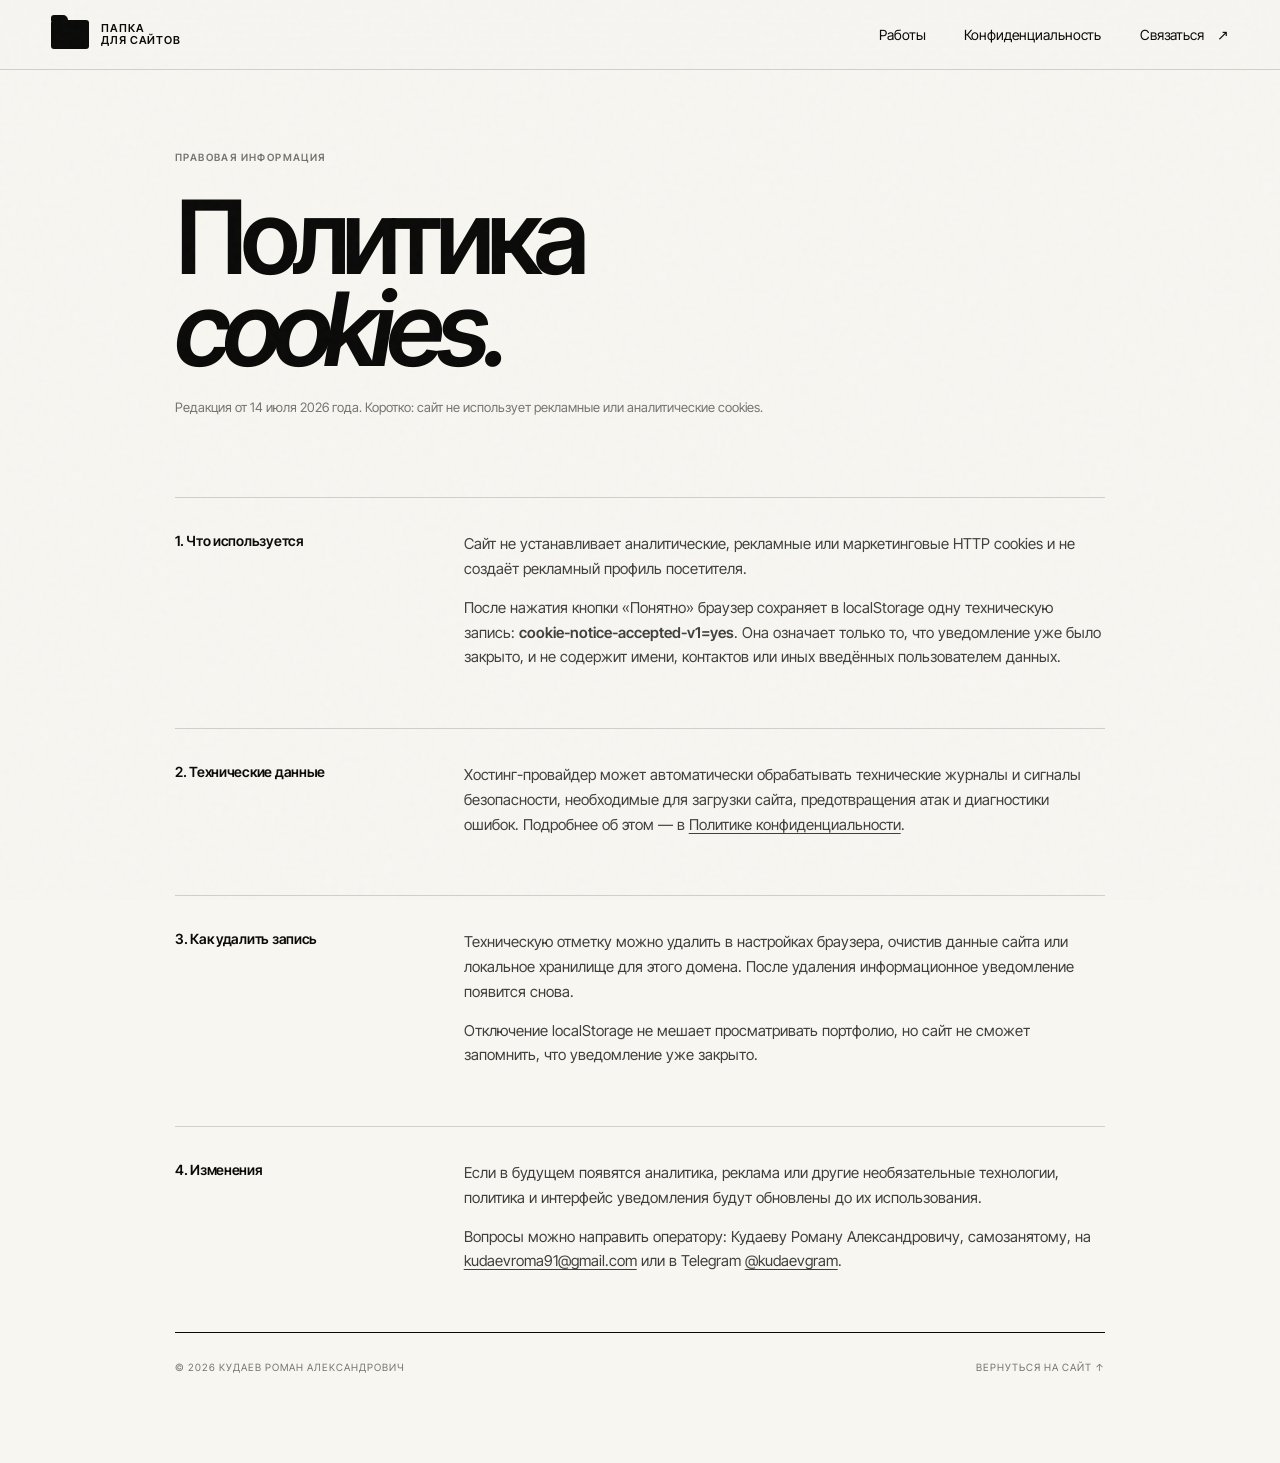
==== cookies.html @ e89c7980 "Add Telegram contact and legal policies" ====
<!doctype html>
<html lang="ru">
<head>
  <meta charset="UTF-8">
  <meta name="viewport" content="width=device-width, initial-scale=1.0">
  <meta name="description" content="Политика использования cookies сайта «Папка для сайтов».">
  <meta name="theme-color" content="#f7f6f1">
  <title>Политика cookies — Папка для сайтов</title>
  <link rel="stylesheet" href="styles.css">
</head>
<body class="legal-page">
  <div class="grain" aria-hidden="true"></div>
  <header class="site-header">
    <a class="brand" href="index.html" aria-label="Вернуться на главную">
      <span class="brand-mark" aria-hidden="true"></span>
      <span>Папка<br>для сайтов</span>
    </a>
    <nav aria-label="Навигация">
      <a href="index.html#works">Работы</a>
      <a href="privacy.html">Конфиденциальность</a>
      <a class="header-contact" href="https://t.me/kudaevgram" target="_blank" rel="noopener noreferrer">Связаться <span>↗</span></a>
    </nav>
  </header>

  <main class="legal-main">
    <div class="legal-wrap">
      <span class="legal-kicker">Правовая информация</span>
      <h1>Политика<br><em>cookies.</em></h1>
      <p class="legal-meta">Редакция от 14 июля 2026 года. Коротко: сайт не использует рекламные или аналитические cookies.</p>

      <section class="legal-section">
        <h2>1. Что используется</h2>
        <div>
          <p>Сайт не устанавливает аналитические, рекламные или маркетинговые HTTP cookies и не создаёт рекламный профиль посетителя.</p>
          <p>После нажатия кнопки «Понятно» браузер сохраняет в localStorage одну техническую запись: <strong>cookie-notice-accepted-v1=yes</strong>. Она означает только то, что уведомление уже было закрыто, и не содержит имени, контактов или иных введённых пользователем данных.</p>
        </div>
      </section>

      <section class="legal-section">
        <h2>2. Технические данные</h2>
        <div>
          <p>Хостинг-провайдер может автоматически обрабатывать технические журналы и сигналы безопасности, необходимые для загрузки сайта, предотвращения атак и диагностики ошибок. Подробнее об этом — в <a href="privacy.html">Политике конфиденциальности</a>.</p>
        </div>
      </section>

      <section class="legal-section">
        <h2>3. Как удалить запись</h2>
        <div>
          <p>Техническую отметку можно удалить в настройках браузера, очистив данные сайта или локальное хранилище для этого домена. После удаления информационное уведомление появится снова.</p>
          <p>Отключение localStorage не мешает просматривать портфолио, но сайт не сможет запомнить, что уведомление уже закрыто.</p>
        </div>
      </section>

      <section class="legal-section">
        <h2>4. Изменения</h2>
        <div>
          <p>Если в будущем появятся аналитика, реклама или другие необязательные технологии, политика и интерфейс уведомления будут обновлены до их использования.</p>
          <p>Вопросы можно направить оператору: Кудаеву Роману Александровичу, самозанятому, на <a href="mailto:kudaevroma91@gmail.com">kudaevroma91@gmail.com</a> или в Telegram <a href="https://t.me/kudaevgram" target="_blank" rel="noopener noreferrer">@kudaevgram</a>.</p>
        </div>
      </section>

      <footer class="legal-footer">
        <span>© 2026 Кудаев Роман Александрович</span>
        <a href="index.html">Вернуться на сайт ↑</a>
      </footer>
    </div>
  </main>
</body>
</html>
---- styles.css ----
@font-face {
  font-family: "Inter Tight";
  src: url("fonts/inter-tight-cyrillic.woff2") format("woff2");
  font-style: normal;
  font-weight: 400 600;
  font-display: swap;
  unicode-range: U+0301, U+0400-045F, U+0490-0491, U+04B0-04B1, U+2116;
}

@font-face {
  font-family: "Inter Tight";
  src: url("fonts/inter-tight-latin.woff2") format("woff2");
  font-style: normal;
  font-weight: 400 600;
  font-display: swap;
  unicode-range: U+0000-00FF, U+0131, U+0152-0153, U+02BB-02BC, U+02C6, U+02DA, U+02DC, U+0304, U+0308, U+0329, U+2000-206F, U+20AC, U+2122, U+2191, U+2193, U+2212, U+2215, U+FEFF, U+FFFD;
}

@font-face {
  font-family: "Inter Tight";
  src: url("fonts/inter-tight-italic-cyrillic.woff2") format("woff2");
  font-style: italic;
  font-weight: 400 600;
  font-display: swap;
  unicode-range: U+0301, U+0400-045F, U+0490-0491, U+04B0-04B1, U+2116;
}

@font-face {
  font-family: "Inter Tight";
  src: url("fonts/inter-tight-italic-latin.woff2") format("woff2");
  font-style: italic;
  font-weight: 400 600;
  font-display: swap;
  unicode-range: U+0000-00FF, U+0131, U+0152-0153, U+02BB-02BC, U+02C6, U+02DA, U+02DC, U+0304, U+0308, U+0329, U+2000-206F, U+20AC, U+2122, U+2191, U+2193, U+2212, U+2215, U+FEFF, U+FFFD;
}

:root {
  --paper: #eeede7;
  --paper-bright: #f7f6f1;
  --ink: #0a0a09;
  --gray: #747570;
  --line: rgba(10, 10, 9, .16);
  --accent: #59656f;
  --pad: clamp(20px, 4vw, 64px);
}

* { box-sizing: border-box; }

html { scroll-behavior: smooth; }

body {
  margin: 0;
  color: var(--ink);
  background: var(--paper);
  font-family: "Inter Tight", Inter, -apple-system, BlinkMacSystemFont, "Helvetica Neue", Arial, sans-serif;
  overflow-x: hidden;
}

body.is-loading { cursor: progress; }

a { color: inherit; text-decoration: none; }
button { color: inherit; font: inherit; }
img { display: block; max-width: 100%; }

.wrap {
  width: min(1440px, calc(100% - var(--pad) * 2));
  margin-inline: auto;
}

.grain {
  position: fixed;
  inset: 0;
  z-index: 80;
  pointer-events: none;
  opacity: .04;
  background-image: url("data:image/svg+xml,%3Csvg viewBox='0 0 180 180' xmlns='http://www.w3.org/2000/svg'%3E%3Cfilter id='n'%3E%3CfeTurbulence type='fractalNoise' baseFrequency='.78' numOctaves='4' stitchTiles='stitch'/%3E%3C/filter%3E%3Crect width='100%25' height='100%25' filter='url(%23n)' opacity='.7'/%3E%3C/svg%3E");
}

.cursor-dot {
  position: fixed;
  left: 0;
  top: 0;
  width: 11px;
  height: 11px;
  z-index: 90;
  border-radius: 50%;
  background: #fff;
  mix-blend-mode: difference;
  pointer-events: none;
  transform: translate(-50%, -50%);
  transition: width .25s ease, height .25s ease;
}

.cursor-dot.is-active { width: 44px; height: 44px; }

.site-header {
  position: fixed;
  z-index: 60;
  top: 0;
  left: 0;
  width: 100%;
  height: 70px;
  padding: 0 var(--pad);
  display: flex;
  align-items: center;
  justify-content: space-between;
  border-bottom: 1px solid transparent;
  transition: height .35s ease, background .35s ease, border-color .35s ease, color .35s ease;
}

.site-header.is-compact {
  height: 70px;
  background: rgba(238, 237, 231, .86);
  border-color: var(--line);
  backdrop-filter: blur(16px);
}

.site-header.is-dark { color: var(--paper-bright); }

.brand {
  display: flex;
  align-items: center;
  gap: 12px;
  font-size: 11px;
  line-height: 1.05;
  font-weight: 700;
  text-transform: uppercase;
  letter-spacing: .08em;
}

.brand-mark {
  width: 38px;
  height: 29px;
  position: relative;
  border-radius: 3px;
  background: currentColor;
}

.brand-mark::before {
  content: "";
  position: absolute;
  width: 17px;
  height: 6px;
  left: 0;
  top: -5px;
  border-radius: 3px 5px 0 0;
  background: currentColor;
}

.site-header nav { display: flex; align-items: center; gap: clamp(20px, 3vw, 48px); }
.site-header nav a { font-size: 14px; font-weight: 400; text-transform: none; letter-spacing: 0; }
.site-header nav a:not(.header-contact) { transition: opacity .2s; }
.site-header nav a:not(.header-contact):hover { opacity: .48; }

.header-contact {
  padding: 0;
  border-bottom: 0;
}
.header-contact span { display: inline-block; margin-left: 10px; transition: transform .2s; }
.header-contact:hover span { transform: translate(4px, -4px); }

.archive { height: 300vh; position: relative; }

.archive-stage {
  position: sticky;
  top: 0;
  width: 100%;
  height: 100vh;
  min-height: 620px;
  overflow: hidden;
  background: var(--paper);
}

.stage-grid {
  display: none;
}

.archive-intro {
  position: absolute;
  z-index: 4;
  left: var(--pad);
  top: 49%;
  width: min(780px, calc(100% - var(--pad) * 2));
  pointer-events: none;
  will-change: transform, opacity;
}

.eyebrow {
  margin: 0;
  display: flex;
  align-items: center;
  gap: 10px;
  font-size: 11px;
  font-weight: 700;
  text-transform: uppercase;
  letter-spacing: .15em;
}

.eyebrow span {
  width: 7px;
  height: 7px;
  border-radius: 50%;
  background: var(--accent);
  box-shadow: 0 0 0 5px rgba(89, 101, 111, .13);
}

.archive-intro h1 {
  margin: 0 0 7px;
  max-width: 290px;
  font-size: 28px;
  line-height: 1.2;
  letter-spacing: -.005em;
  font-weight: 500;
}

.intro-note {
  margin: 0;
  padding: 0;
  max-width: 270px;
  border: 0;
  color: #51524f;
  font-size: 17px;
  line-height: 1.45;
  letter-spacing: -.003em;
}

.video-shell {
  position: absolute;
  z-index: 1;
  inset: 0;
  width: 100%;
  height: 100%;
  transform: none;
}

.folder-video {
  position: relative;
  z-index: 2;
  width: 100%;
  height: 100%;
  object-fit: cover;
  display: block;
  mix-blend-mode: normal;
}

.video-glow { display: none; }

.archive-open {
  position: absolute;
  z-index: 5;
  left: var(--pad);
  top: 49%;
  bottom: auto;
  opacity: 0;
  transform: translateY(30px);
  pointer-events: none;
  will-change: opacity, transform;
}

.open-index {
  display: block;
  margin-bottom: 7px;
  color: var(--gray);
  font-size: 10px;
  text-transform: uppercase;
  letter-spacing: .14em;
}

.archive-open p {
  margin: 0 0 9px;
  font-size: 28px;
  line-height: 1.2;
  font-weight: 500;
  letter-spacing: -.005em;
}

.archive-open a {
  display: inline-flex;
  align-items: center;
  gap: 16px;
  padding-bottom: 4px;
  border-bottom: 1px solid;
  font-size: 17px;
  font-weight: 400;
  text-transform: none;
  letter-spacing: -.003em;
  pointer-events: auto;
}

.archive-open a span { font-size: 20px; }

.scroll-hint {
  position: absolute;
  z-index: 6;
  left: 50%;
  bottom: 11%;
  display: block;
  transform: translateX(-50%);
  font-size: 10px;
  font-weight: 400;
  letter-spacing: .18em;
  text-transform: uppercase;
  will-change: opacity;
}

.scroll-meter {
  display: none;
}

.scroll-meter div { width: 1px; height: 150px; background: var(--line); position: relative; }
.scroll-meter i { position: absolute; inset: 0; background: var(--ink); transform: scaleY(0); transform-origin: top; }

.works {
  position: relative;
  z-index: 2;
  padding: 120px 0 180px;
  background: var(--paper-bright);
  border-top: 1px solid var(--line);
}

.section-top {
  display: grid;
  grid-template-columns: 1fr 2.1fr 1fr;
  align-items: end;
  gap: 30px;
  padding-bottom: 68px;
  border-bottom: 1px solid var(--line);
}

.section-top > span,
.manifesto-label {
  align-self: start;
  font-size: 10px;
  font-weight: 700;
  text-transform: uppercase;
  letter-spacing: .14em;
}

.section-top h2 {
  margin: 0;
  font-size: clamp(50px, 6.2vw, 96px);
  font-weight: 500;
  line-height: .94;
  letter-spacing: -.07em;
}

.section-top h2 em,
.manifesto-copy em,
.contact h2 em {
  font-family: inherit;
  font-style: italic;
  font-weight: 400;
}

.section-top > p {
  margin: 0;
  max-width: 280px;
  color: var(--gray);
  font-size: 13px;
  line-height: 1.55;
}

.case-list { padding-top: 100px; }
.case { margin-bottom: 180px; }
.case:last-child { margin-bottom: 0; }

.case-meta {
  display: grid;
  grid-template-columns: 1fr 2fr 1fr;
  align-items: center;
  margin-bottom: 14px;
  font-size: 10px;
  font-weight: 600;
  text-transform: uppercase;
  letter-spacing: .12em;
}

.case-meta p { margin: 0; text-align: center; }
.case-meta span:last-child { text-align: right; }

.case-visual {
  position: relative;
  display: block;
  height: min(70vw, 860px);
  overflow: hidden;
  background: #d7d7d3;
}

.case-visual::after {
  content: "";
  position: absolute;
  inset: 0;
  border: 1px solid rgba(10, 10, 9, .13);
  pointer-events: none;
}

.case-visual img {
  width: 100%;
  height: 100%;
  object-fit: cover;
  object-position: top;
  transition: transform 1.1s cubic-bezier(.16, 1, .3, 1), filter .5s ease;
}

.case-visual:hover img { transform: scale(1.025); }

.case-arrow {
  position: absolute;
  z-index: 3;
  right: 24px;
  top: 24px;
  width: 62px;
  height: 62px;
  display: grid;
  place-items: center;
  border-radius: 50%;
  background: var(--paper-bright);
  font-size: 24px;
  transition: transform .3s ease, background .3s ease, color .3s ease;
}

.case-visual:hover .case-arrow { transform: rotate(45deg); background: var(--ink); color: #fff; }

.case-title {
  display: grid;
  grid-template-columns: 2fr 1fr;
  gap: 40px;
  align-items: end;
  padding-top: 24px;
}

.case-title h3 {
  margin: 0;
  font-size: clamp(52px, 7vw, 108px);
  line-height: .79;
  letter-spacing: -.075em;
  font-weight: 600;
}

.case-title p {
  margin: 0;
  max-width: 360px;
  color: var(--gray);
  font-size: 14px;
  line-height: 1.55;
}

.case-timurik { width: 86%; margin-left: auto; }
.manifesto {
  padding: 130px 0 160px;
  color: #f2f1ec;
  background: #0b0c0b;
}

.manifesto-label { color: #90928d; }

.manifesto-copy {
  margin: 80px 0 130px;
  font-size: clamp(48px, 7.2vw, 112px);
  line-height: .94;
  letter-spacing: -.065em;
  font-weight: 500;
}

.manifesto-copy em { color: #9ba5ad; }

.about-grid {
  display: grid;
  grid-template-columns: 1fr 2fr;
  gap: 10vw;
  align-items: start;
}

.about-lead { position: sticky; top: 120px; }
.about-lead span { color: #868883; font-size: 10px; text-transform: uppercase; letter-spacing: .14em; }
.about-lead p { max-width: 350px; font-size: 18px; line-height: 1.55; }

.service {
  position: relative;
  display: grid;
  grid-template-columns: 55px 1fr;
  gap: 10px 20px;
  padding: 30px 70px 34px 0;
  border-top: 1px solid rgba(255, 255, 255, .19);
}

.service:last-child { border-bottom: 1px solid rgba(255, 255, 255, .19); }
.service > span { padding-top: 8px; color: #858783; font-size: 10px; }
.service h3 { margin: 0; font-size: clamp(34px, 4vw, 60px); letter-spacing: -.055em; font-weight: 500; }
.service p { grid-column: 2; max-width: 430px; margin: 2px 0 0; color: #979994; font-size: 13px; line-height: 1.55; }
.service i { position: absolute; right: 4px; top: 34px; font-size: 22px; font-style: normal; transition: transform .25s; }
.service:hover i { transform: translate(5px, -5px); }

.contact {
  position: relative;
  min-height: 100vh;
  overflow: hidden;
  padding-top: 130px;
  color: var(--ink);
  background: var(--paper);
}

.contact-orbit {
  position: absolute;
  width: 76vw;
  aspect-ratio: 1;
  right: -28vw;
  top: -32vw;
  border: 1px solid var(--line);
  border-radius: 50%;
  box-shadow: 0 0 0 8vw rgba(10, 10, 9, .015), 0 0 0 16vw rgba(10, 10, 9, .015);
}

.contact-inner { position: relative; z-index: 2; min-height: calc(100vh - 130px); display: flex; flex-direction: column; }

.contact h2 {
  margin: 15vh 0 70px;
  font-size: clamp(62px, 10.5vw, 168px);
  line-height: .8;
  letter-spacing: -.085em;
  font-weight: 600;
}

.contact h2 em { font-size: .72em; }

.contact-panel {
  display: grid;
  grid-template-columns: minmax(240px, .8fr) minmax(420px, 1.45fr);
  align-items: stretch;
  gap: clamp(28px, 5vw, 90px);
  padding: 30px 0;
  border-top: 1px solid var(--ink);
  border-bottom: 1px solid var(--line);
}

.contact-copy span {
  color: var(--gray);
  font-size: 9px;
  font-weight: 700;
  text-transform: uppercase;
  letter-spacing: .14em;
}

.contact-copy p {
  max-width: 360px;
  margin: 22px 0 0;
  font-size: clamp(18px, 1.7vw, 25px);
  line-height: 1.35;
  letter-spacing: -.03em;
}

.telegram-cta {
  position: relative;
  display: flex;
  align-items: center;
  justify-content: space-between;
  gap: 25px;
  min-height: 116px;
  padding: 16px 16px 16px clamp(22px, 3vw, 42px);
  border: 1px solid var(--ink);
  background: var(--ink);
  color: var(--paper-bright);
  transition: background .3s ease, color .3s ease;
}

.telegram-cta > span {
  font-size: 11px;
  font-weight: 600;
  text-transform: uppercase;
  letter-spacing: .1em;
}

.telegram-cta strong {
  font-size: clamp(24px, 2.3vw, 38px);
  font-weight: 500;
  letter-spacing: -.04em;
}

.telegram-cta i {
  flex: 0 0 auto;
  width: 70px;
  height: 70px;
  display: grid;
  place-items: center;
  border: 1px solid;
  border-radius: 50%;
  font-size: 22px;
  font-style: normal;
  transition: transform .35s;
}

.telegram-cta:hover { background: transparent; color: var(--ink); }
.telegram-cta:hover i { transform: rotate(45deg); }

.operator-note {
  display: flex;
  justify-content: space-between;
  gap: 24px;
  padding-top: 18px;
  color: var(--gray);
  font-size: 10px;
  text-transform: uppercase;
  letter-spacing: .1em;
}

.operator-note a { text-transform: none; }
.operator-note a:hover { color: var(--ink); }

.footer {
  margin-top: 80px;
  padding: 24px 0 30px;
  display: flex;
  justify-content: space-between;
  align-items: center;
  color: #62635f;
  font-size: 10px;
  text-transform: uppercase;
  letter-spacing: .12em;
}

.footer div { display: flex; gap: 30px; }
.footer a:hover { color: var(--ink); }
.footer button { padding: 0; border: 0; background: transparent; cursor: pointer; text-transform: inherit; letter-spacing: inherit; }

.cookie-notice {
  position: fixed;
  z-index: 120;
  right: 20px;
  bottom: 20px;
  width: min(510px, calc(100vw - 40px));
  padding: 18px;
  display: flex;
  align-items: center;
  gap: 22px;
  border: 1px solid rgba(255, 255, 255, .2);
  background: rgba(10, 10, 9, .96);
  color: #fff;
  box-shadow: 0 18px 55px rgba(0, 0, 0, .2);
  opacity: 0;
  transform: translateY(18px);
  transition: opacity .35s ease, transform .35s ease;
}

.cookie-notice[hidden] { display: none; }
.cookie-notice.is-visible { opacity: 1; transform: none; }
.cookie-notice p { margin: 0; font-size: 12px; line-height: 1.45; }
.cookie-notice a { text-decoration: underline; text-underline-offset: 3px; }
.cookie-notice button { flex: 0 0 auto; padding: 12px 17px; border: 1px solid #fff; background: #fff; color: #0a0a09; font-size: 10px; font-weight: 700; text-transform: uppercase; letter-spacing: .08em; cursor: pointer; }

.legal-page { background: var(--paper-bright); }
.legal-page .site-header { background: rgba(247, 246, 241, .9); border-color: var(--line); backdrop-filter: blur(16px); }
.legal-main { min-height: 100vh; padding: 145px var(--pad) 90px; }
.legal-wrap { width: min(930px, 100%); margin-inline: auto; }
.legal-kicker { color: var(--gray); font-size: 10px; font-weight: 600; text-transform: uppercase; letter-spacing: .14em; }
.legal-main h1 { max-width: 850px; margin: 26px 0 22px; font-size: clamp(52px, 8vw, 118px); line-height: .9; letter-spacing: -.07em; font-weight: 600; }
.legal-meta { margin: 0 0 80px; color: var(--gray); font-size: 13px; line-height: 1.55; }
.legal-section { display: grid; grid-template-columns: minmax(150px, .38fr) 1fr; gap: 45px; padding: 34px 0 44px; border-top: 1px solid var(--line); }
.legal-section h2 { margin: 0; font-size: 14px; font-weight: 600; letter-spacing: -.02em; }
.legal-section div { max-width: 640px; }
.legal-section p, .legal-section li { margin: 0 0 14px; color: #3f403d; font-size: 15px; line-height: 1.65; }
.legal-section ul { margin: 0; padding-left: 18px; }
.legal-section a { text-decoration: underline; text-underline-offset: 3px; }
.legal-footer { display: flex; justify-content: space-between; gap: 30px; padding-top: 28px; border-top: 1px solid var(--ink); color: var(--gray); font-size: 10px; text-transform: uppercase; letter-spacing: .1em; }

.reveal {
  opacity: 0;
  transform: translateY(45px);
  transition: opacity .9s ease, transform .9s cubic-bezier(.16, 1, .3, 1);
}
.reveal.is-visible { opacity: 1; transform: none; }

@keyframes hint {
  0%, 100% { transform: scaleY(.2); opacity: .35; }
  50% { transform: scaleY(1); opacity: 1; }
}

@media (max-width: 900px) {
  .site-header { height: 70px; }
  .site-header nav a:not(.header-contact) { display: none; }
  .header-contact { font-size: 10px !important; }
  .archive { height: 280vh; }
  .archive-stage { min-height: 560px; }
  .archive-stage { background: #fff; }
  .archive-intro { top: 28%; width: calc(100% - var(--pad) * 2); }
  .archive-intro h1 { font-size: 26px; }
  .intro-note { max-width: 330px; font-size: 16px; }
  .video-shell { inset: 0; width: 100%; height: 100%; transform: none; }
  .folder-video { object-fit: contain; filter: brightness(1.035) contrast(1.02); }
  .scroll-meter { display: none; }
  .archive-open { top: 28%; }
  .section-top { grid-template-columns: 1fr; }
  .section-top h2 { margin: 28px 0; }
  .section-top > p { max-width: 420px; }
  .case-list { padding-top: 65px; }
  .case, .case-timurik { width: 100%; margin-bottom: 110px; }
  .case-visual { height: 68vw; min-height: 320px; }
  .case-title { grid-template-columns: 1fr; gap: 24px; }
  .case-title h3 { font-size: clamp(48px, 13vw, 80px); }
  .about-grid { grid-template-columns: 1fr; }
  .about-lead { position: static; margin-bottom: 50px; }
  .manifesto-copy { margin: 60px 0 100px; }
  .contact-panel { grid-template-columns: 1fr; }
}

@media (max-width: 600px) {
  .brand span:last-child { display: none; }
  .brand-mark { width: 34px; height: 26px; }
  .archive-intro h1 { line-height: 1.2; }
  .video-shell { inset: 0; width: 100%; height: 100%; }
  .archive-open p { font-size: 26px; }
  .scroll-hint { bottom: 16px; }
  .works { padding: 80px 0 110px; }
  .section-top { padding-bottom: 46px; }
  .case-meta { grid-template-columns: 1fr 1fr; }
  .case-meta p { display: none; }
  .case-visual { height: 72vw; min-height: 280px; }
  .case-arrow { width: 48px; height: 48px; right: 14px; top: 14px; }
  .manifesto { padding: 90px 0 110px; }
  .manifesto-copy { font-size: clamp(42px, 12vw, 65px); }
  .service { grid-template-columns: 38px 1fr; padding-right: 45px; }
  .contact { padding-top: 90px; }
  .contact-inner { min-height: calc(100vh - 90px); }
  .contact h2 { font-size: clamp(54px, 17vw, 90px); }
  .contact h2 { margin-top: 12vh; }
  .contact-panel { gap: 32px; padding: 24px 0; }
  .telegram-cta { min-height: 150px; flex-wrap: wrap; }
  .telegram-cta strong { order: 3; width: 100%; }
  .telegram-cta i { width: 54px; height: 54px; }
  .operator-note { flex-direction: column; gap: 8px; }
  .footer { flex-wrap: wrap; gap: 24px; }
  .footer div { order: 3; width: 100%; flex-wrap: wrap; row-gap: 12px; }
  .cookie-notice { left: 12px; right: 12px; bottom: 12px; width: auto; align-items: stretch; flex-direction: column; gap: 14px; }
  .legal-main { padding-top: 115px; }
  .legal-main h1 { margin-top: 20px; }
  .legal-meta { margin-bottom: 55px; }
  .legal-section { grid-template-columns: 1fr; gap: 20px; }
  .legal-footer { flex-direction: column; }
}

@media (pointer: coarse), (prefers-reduced-motion: reduce) {
  .cursor-dot { display: none; }
}

@media (prefers-reduced-motion: reduce) {
  html { scroll-behavior: auto; }
  *, *::before, *::after { animation: none !important; transition-duration: .01ms !important; }
  .reveal { opacity: 1; transform: none; }
}
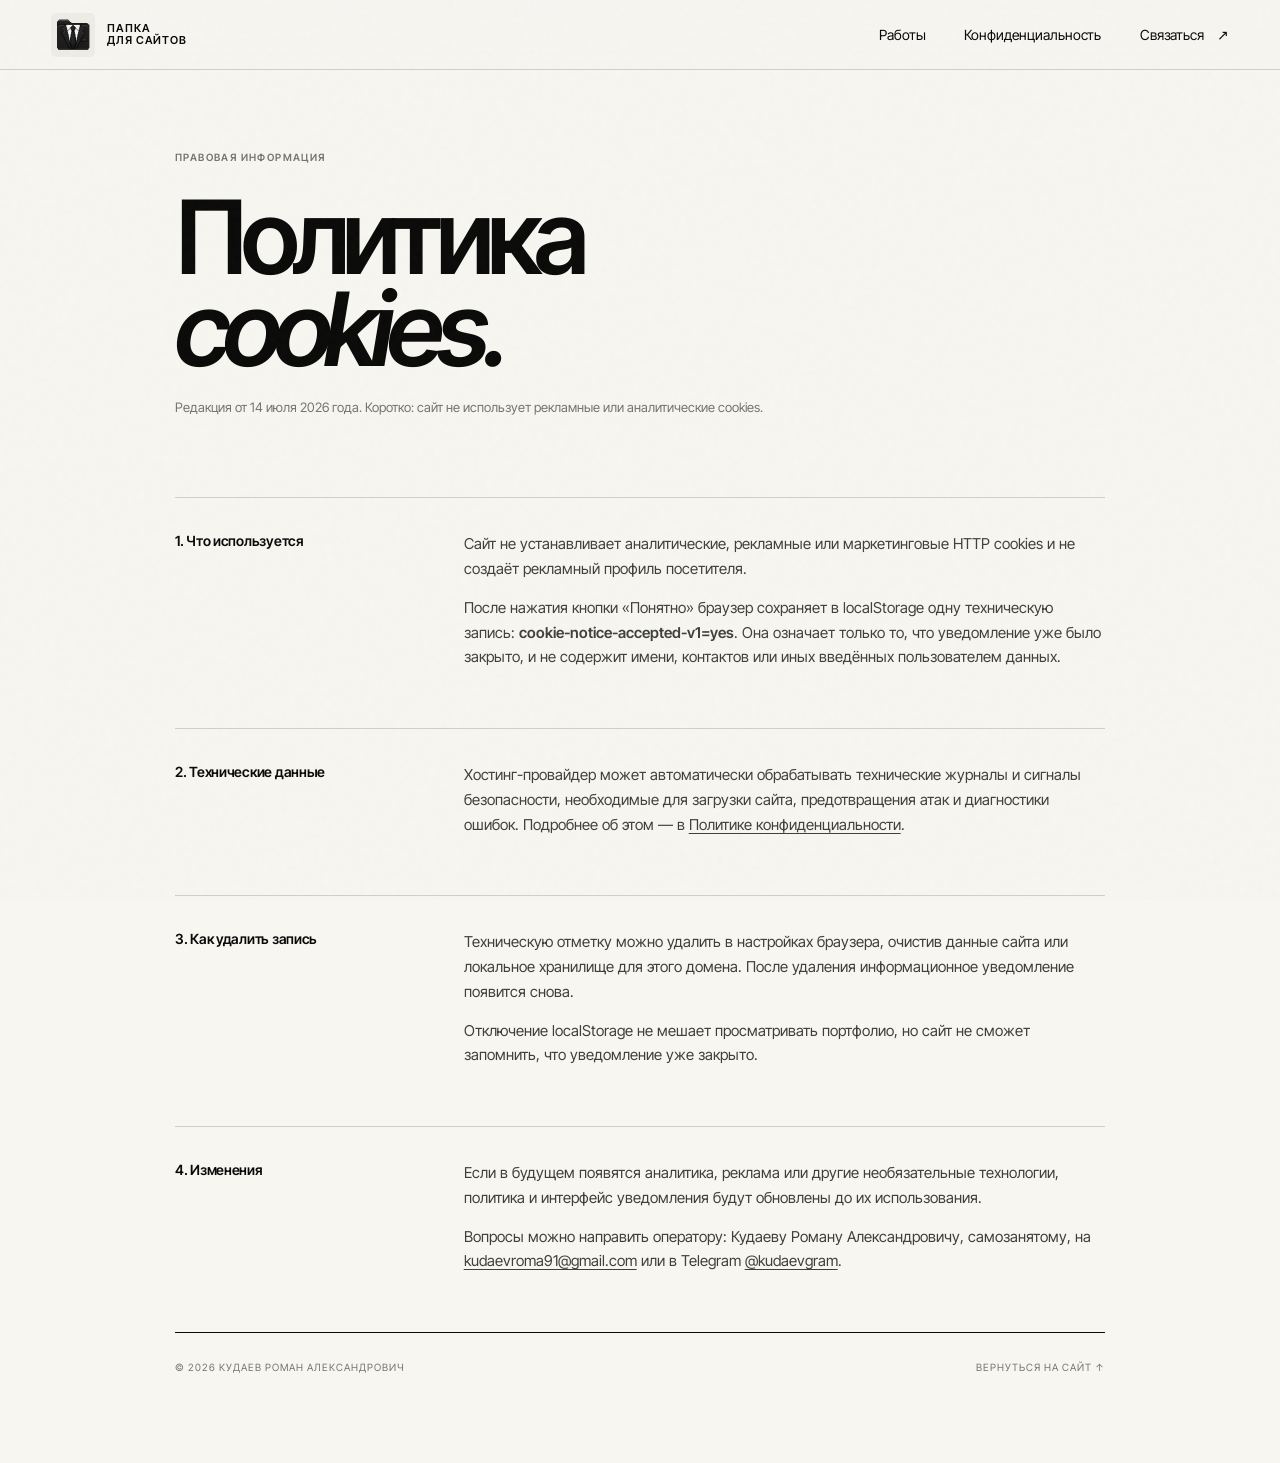
==== commit 661b4087: "Replace portfolio with interactive motion story" ====
--- a/cookies.html
+++ b/cookies.html
@@ -12,13 +12,13 @@
   <div class="grain" aria-hidden="true"></div>
   <header class="site-header">
     <a class="brand" href="index.html" aria-label="Вернуться на главную">
-      <span class="brand-mark" aria-hidden="true"></span>
+      <img class="brand-logo" src="logo-folder.jpg" alt="">
       <span>Папка<br>для сайтов</span>
     </a>
     <nav aria-label="Навигация">
       <a href="index.html#works">Работы</a>
       <a href="privacy.html">Конфиденциальность</a>
-      <a class="header-contact" href="https://t.me/kudaevgram" target="_blank" rel="noopener noreferrer">Связаться <span>↗</span></a>
+      <a class="header-contact" href="https://telegram.me/kudaevgram" target="_blank" rel="noopener noreferrer">Связаться <span>↗</span></a>
     </nav>
   </header>
 
@@ -55,7 +55,7 @@
         <h2>4. Изменения</h2>
         <div>
           <p>Если в будущем появятся аналитика, реклама или другие необязательные технологии, политика и интерфейс уведомления будут обновлены до их использования.</p>
-          <p>Вопросы можно направить оператору: Кудаеву Роману Александровичу, самозанятому, на <a href="mailto:kudaevroma91@gmail.com">kudaevroma91@gmail.com</a> или в Telegram <a href="https://t.me/kudaevgram" target="_blank" rel="noopener noreferrer">@kudaevgram</a>.</p>
+          <p>Вопросы можно направить оператору: Кудаеву Роману Александровичу, самозанятому, на <a href="mailto:kudaevroma91@gmail.com">kudaevroma91@gmail.com</a> или в Telegram <a href="https://telegram.me/kudaevgram" target="_blank" rel="noopener noreferrer">@kudaevgram</a>.</p>
         </div>
       </section>
 
--- a/styles.css
+++ b/styles.css
@@ -128,23 +128,13 @@
   letter-spacing: .08em;
 }
 
-.brand-mark {
-  width: 38px;
-  height: 29px;
-  position: relative;
-  border-radius: 3px;
-  background: currentColor;
-}
-
-.brand-mark::before {
-  content: "";
-  position: absolute;
-  width: 17px;
-  height: 6px;
-  left: 0;
-  top: -5px;
-  border-radius: 3px 5px 0 0;
-  background: currentColor;
+.brand-logo {
+  width: 44px;
+  height: 44px;
+  display: block;
+  object-fit: cover;
+  border-radius: 5px;
+  mix-blend-mode: multiply;
 }
 
 .site-header nav { display: flex; align-items: center; gap: clamp(20px, 3vw, 48px); }
@@ -179,7 +169,8 @@
   position: absolute;
   z-index: 4;
   left: var(--pad);
-  top: 49%;
+  top: auto;
+  bottom: clamp(92px, 13vh, 145px);
   width: min(780px, calc(100% - var(--pad) * 2));
   pointer-events: none;
   will-change: transform, opacity;
@@ -205,23 +196,18 @@
 }
 
 .archive-intro h1 {
-  margin: 0 0 7px;
-  max-width: 290px;
-  font-size: 28px;
-  line-height: 1.2;
+  width: max-content;
+  max-width: 100%;
+  margin: 0;
+  padding: 12px 16px 13px;
+  border: 1px solid rgba(10, 10, 9, .11);
+  background: rgba(255, 255, 255, .82);
+  box-shadow: 0 14px 45px rgba(10, 10, 9, .07);
+  backdrop-filter: blur(12px);
+  font-size: clamp(25px, 2.3vw, 34px);
+  line-height: 1.12;
   letter-spacing: -.005em;
   font-weight: 500;
-}
-
-.intro-note {
-  margin: 0;
-  padding: 0;
-  max-width: 270px;
-  border: 0;
-  color: #51524f;
-  font-size: 17px;
-  line-height: 1.45;
-  letter-spacing: -.003em;
 }
 
 .video-shell {
@@ -360,92 +346,56 @@
   line-height: 1.55;
 }
 
-.case-list { padding-top: 100px; }
-.case { margin-bottom: 180px; }
-.case:last-child { margin-bottom: 0; }
-
-.case-meta {
+.motion-story {
   display: grid;
-  grid-template-columns: 1fr 2fr 1fr;
-  align-items: center;
-  margin-bottom: 14px;
-  font-size: 10px;
-  font-weight: 600;
-  text-transform: uppercase;
-  letter-spacing: .12em;
-}
-
-.case-meta p { margin: 0; text-align: center; }
-.case-meta span:last-child { text-align: right; }
-
-.case-visual {
-  position: relative;
-  display: block;
-  height: min(70vw, 860px);
-  overflow: hidden;
-  background: #d7d7d3;
-}
-
-.case-visual::after {
-  content: "";
-  position: absolute;
-  inset: 0;
-  border: 1px solid rgba(10, 10, 9, .13);
-  pointer-events: none;
-}
-
-.case-visual img {
-  width: 100%;
-  height: 100%;
-  object-fit: cover;
-  object-position: top;
-  transition: transform 1.1s cubic-bezier(.16, 1, .3, 1), filter .5s ease;
-}
-
-.case-visual:hover img { transform: scale(1.025); }
-
-.case-arrow {
-  position: absolute;
-  z-index: 3;
-  right: 24px;
-  top: 24px;
-  width: 62px;
-  height: 62px;
-  display: grid;
-  place-items: center;
-  border-radius: 50%;
-  background: var(--paper-bright);
-  font-size: 24px;
-  transition: transform .3s ease, background .3s ease, color .3s ease;
-}
-
-.case-visual:hover .case-arrow { transform: rotate(45deg); background: var(--ink); color: #fff; }
-
-.case-title {
-  display: grid;
-  grid-template-columns: 2fr 1fr;
-  gap: 40px;
-  align-items: end;
-  padding-top: 24px;
-}
-
-.case-title h3 {
-  margin: 0;
-  font-size: clamp(52px, 7vw, 108px);
-  line-height: .79;
-  letter-spacing: -.075em;
-  font-weight: 600;
-}
-
-.case-title p {
-  margin: 0;
-  max-width: 360px;
-  color: var(--gray);
-  font-size: 14px;
-  line-height: 1.55;
-}
-
-.case-timurik { width: 86%; margin-left: auto; }
+  grid-template-columns: minmax(260px, .72fr) minmax(560px, 1.6fr);
+  gap: clamp(45px, 8vw, 130px);
+  align-items: start;
+  padding-top: 100px;
+}
+
+.motion-copy { position: sticky; top: 120px; padding-top: 6px; }
+.motion-copy > span { color: var(--gray); font-size: 10px; font-weight: 700; text-transform: uppercase; letter-spacing: .14em; }
+.motion-copy h3 { margin: 34px 0 30px; font-size: clamp(36px, 4.2vw, 66px); line-height: .96; letter-spacing: -.06em; font-weight: 500; }
+.motion-copy h3 em { font-style: italic; font-weight: 400; }
+.motion-copy p { max-width: 410px; margin: 0; color: var(--gray); font-size: 16px; line-height: 1.58; }
+.motion-copy a { display: inline-flex; gap: 18px; align-items: center; margin-top: 40px; padding-bottom: 5px; border-bottom: 1px solid; font-size: 13px; }
+
+.motion-demo { position: relative; }
+.demo-browser { overflow: hidden; border: 1px solid rgba(10, 10, 9, .22); border-radius: 22px; background: #0b0c0b; box-shadow: 0 35px 85px rgba(10, 10, 9, .18); }
+.demo-bar { height: 48px; display: flex; align-items: center; gap: 8px; padding: 0 18px; border-bottom: 1px solid rgba(255, 255, 255, .13); color: #92948f; }
+.demo-bar > span { width: 8px; height: 8px; border: 1px solid #8b8d88; border-radius: 50%; }
+.demo-bar i { margin-left: auto; font-size: 9px; font-style: normal; text-transform: uppercase; letter-spacing: .12em; }
+.demo-canvas { position: relative; min-height: min(68vw, 720px); overflow: hidden; padding: clamp(35px, 6vw, 85px); color: #f5f4ef; isolation: isolate; }
+.demo-canvas::before { content: ""; position: absolute; z-index: -3; inset: 0; background: radial-gradient(circle at 78% 30%, rgba(126, 142, 155, .33), transparent 34%), linear-gradient(135deg, #111311, #050605 70%); }
+.demo-kicker { position: relative; z-index: 4; color: #999c96; font-size: 9px; font-weight: 600; text-transform: uppercase; letter-spacing: .16em; }
+.demo-headline { position: relative; z-index: 4; margin: clamp(70px, 11vw, 145px) 0 42px; font-size: clamp(48px, 6.4vw, 103px); line-height: .82; letter-spacing: -.08em; font-weight: 500; }
+.demo-headline em { color: #a7b2bb; font-style: italic; font-weight: 400; }
+.demo-canvas button { position: relative; z-index: 5; min-width: 220px; display: flex; justify-content: space-between; align-items: center; padding: 15px 16px 15px 22px; border: 1px solid #f5f4ef; border-radius: 40px; background: #f5f4ef; color: #080908; font-size: 11px; font-weight: 700; text-transform: uppercase; letter-spacing: .09em; pointer-events: none; }
+.demo-canvas button i { width: 38px; height: 38px; display: grid; place-items: center; border-radius: 50%; background: #0b0c0b; color: #fff; font-size: 18px; font-style: normal; }
+.demo-orbit { position: absolute; z-index: -1; border: 1px solid rgba(255, 255, 255, .16); border-radius: 50%; }
+.orbit-one { width: 74%; aspect-ratio: 1; right: -18%; top: 6%; }
+.orbit-two { width: 48%; aspect-ratio: 1; right: -4%; top: 22%; }
+.demo-card { position: absolute; z-index: 2; width: 150px; height: 185px; padding: 18px; display: flex; flex-direction: column; justify-content: space-between; border: 1px solid rgba(255, 255, 255, .28); border-radius: 14px; backdrop-filter: blur(10px); background: rgba(255, 255, 255, .08); box-shadow: 0 18px 50px rgba(0, 0, 0, .25); }
+.demo-card span { color: #adb0aa; font-size: 10px; }
+.demo-card b { font-size: 18px; font-weight: 500; }
+.card-one { right: 9%; top: 16%; transform: rotate(7deg); }
+.card-two { right: 29%; bottom: 10%; transform: rotate(-8deg); }
+.demo-cursor { position: absolute; z-index: 7; right: 42%; bottom: 25%; width: 42px; height: 42px; display: grid; place-items: center; border-radius: 50%; background: #f3f2ed; color: #090a09; box-shadow: 0 10px 30px rgba(0, 0, 0, .35); font-size: 20px; }
+.motion-caption { margin: 18px 0 0; display: flex; justify-content: space-between; gap: 20px; color: var(--gray); font-size: 9px; text-transform: uppercase; letter-spacing: .12em; }
+.motion-caption b { color: var(--ink); font-weight: 700; }
+
+.motion-demo.is-playing .demo-headline { animation: demoHeadline 4.8s cubic-bezier(.16, 1, .3, 1) infinite; }
+.motion-demo.is-playing .card-one { animation: demoCardOne 4.8s ease-in-out infinite; }
+.motion-demo.is-playing .card-two { animation: demoCardTwo 4.8s ease-in-out infinite .15s; }
+.motion-demo.is-playing .demo-cursor { animation: demoCursor 4.8s cubic-bezier(.65, 0, .35, 1) infinite; }
+.motion-demo.is-playing .demo-canvas button { animation: demoButton 4.8s ease-in-out infinite; }
+
+@keyframes demoHeadline { 0%, 12% { opacity: .22; transform: translateY(24px); } 25%, 86% { opacity: 1; transform: none; } 100% { opacity: .22; transform: translateY(-8px); } }
+@keyframes demoCardOne { 0%, 100% { transform: translate(30px, -20px) rotate(12deg); opacity: .25; } 28%, 78% { transform: rotate(7deg); opacity: 1; } }
+@keyframes demoCardTwo { 0%, 100% { transform: translate(-25px, 30px) rotate(-14deg); opacity: .2; } 34%, 82% { transform: rotate(-8deg); opacity: 1; } }
+@keyframes demoCursor { 0%, 22% { transform: translate(90px, -140px); opacity: 0; } 32% { opacity: 1; } 55%, 72% { transform: translate(-105px, 115px); opacity: 1; } 82%, 100% { transform: translate(-105px, 115px) scale(.8); opacity: 0; } }
+@keyframes demoButton { 0%, 48%, 100% { transform: scale(1); } 60%, 72% { transform: scale(1.055); box-shadow: 0 0 0 9px rgba(255, 255, 255, .1); } }
 .manifesto {
   padding: 130px 0 160px;
   color: #f2f1ec;
@@ -549,12 +499,24 @@
   letter-spacing: -.03em;
 }
 
+.telegram-app-link {
+  display: inline-block;
+  margin-top: 24px;
+  padding-bottom: 3px;
+  border-bottom: 1px solid;
+  font-size: 10px;
+  font-weight: 600;
+  text-transform: uppercase;
+  letter-spacing: .08em;
+}
+
 .telegram-cta {
   position: relative;
-  display: flex;
+  display: grid;
+  grid-template-columns: 1fr auto;
+  grid-template-areas: "title icon" "handle icon";
   align-items: center;
-  justify-content: space-between;
-  gap: 25px;
+  gap: 7px 25px;
   min-height: 116px;
   padding: 16px 16px 16px clamp(22px, 3vw, 42px);
   border: 1px solid var(--ink);
@@ -564,6 +526,7 @@
 }
 
 .telegram-cta > span {
+  grid-area: handle;
   font-size: 11px;
   font-weight: 600;
   text-transform: uppercase;
@@ -571,12 +534,16 @@
 }
 
 .telegram-cta strong {
-  font-size: clamp(24px, 2.3vw, 38px);
+  grid-area: title;
+  align-self: end;
+  font-size: clamp(30px, 3vw, 48px);
   font-weight: 500;
+  line-height: .95;
   letter-spacing: -.04em;
 }
 
 .telegram-cta i {
+  grid-area: icon;
   flex: 0 0 auto;
   width: 70px;
   height: 70px;
@@ -681,9 +648,8 @@
   .archive { height: 280vh; }
   .archive-stage { min-height: 560px; }
   .archive-stage { background: #fff; }
-  .archive-intro { top: 28%; width: calc(100% - var(--pad) * 2); }
+  .archive-intro { top: auto; bottom: 92px; width: calc(100% - var(--pad) * 2); }
   .archive-intro h1 { font-size: 26px; }
-  .intro-note { max-width: 330px; font-size: 16px; }
   .video-shell { inset: 0; width: 100%; height: 100%; transform: none; }
   .folder-video { object-fit: contain; filter: brightness(1.035) contrast(1.02); }
   .scroll-meter { display: none; }
@@ -691,11 +657,10 @@
   .section-top { grid-template-columns: 1fr; }
   .section-top h2 { margin: 28px 0; }
   .section-top > p { max-width: 420px; }
-  .case-list { padding-top: 65px; }
-  .case, .case-timurik { width: 100%; margin-bottom: 110px; }
-  .case-visual { height: 68vw; min-height: 320px; }
-  .case-title { grid-template-columns: 1fr; gap: 24px; }
-  .case-title h3 { font-size: clamp(48px, 13vw, 80px); }
+  .motion-story { grid-template-columns: 1fr; padding-top: 65px; }
+  .motion-copy { position: static; }
+  .motion-copy p { max-width: 520px; }
+  .demo-canvas { min-height: 720px; }
   .about-grid { grid-template-columns: 1fr; }
   .about-lead { position: static; margin-bottom: 50px; }
   .manifesto-copy { margin: 60px 0 100px; }
@@ -704,17 +669,24 @@
 
 @media (max-width: 600px) {
   .brand span:last-child { display: none; }
-  .brand-mark { width: 34px; height: 26px; }
+  .brand-logo { width: 42px; height: 42px; }
   .archive-intro h1 { line-height: 1.2; }
   .video-shell { inset: 0; width: 100%; height: 100%; }
   .archive-open p { font-size: 26px; }
   .scroll-hint { bottom: 16px; }
   .works { padding: 80px 0 110px; }
   .section-top { padding-bottom: 46px; }
-  .case-meta { grid-template-columns: 1fr 1fr; }
-  .case-meta p { display: none; }
-  .case-visual { height: 72vw; min-height: 280px; }
-  .case-arrow { width: 48px; height: 48px; right: 14px; top: 14px; }
+  .motion-story { gap: 52px; }
+  .motion-copy h3 { font-size: clamp(42px, 12vw, 62px); }
+  .demo-browser { border-radius: 14px; }
+  .demo-canvas { min-height: 560px; padding: 28px 22px; }
+  .demo-headline { margin-top: 88px; font-size: clamp(44px, 14vw, 66px); }
+  .demo-card { width: 112px; height: 140px; padding: 14px; }
+  .demo-card b { font-size: 14px; }
+  .card-one { right: -3%; top: 11%; }
+  .card-two { right: 12%; bottom: 8%; }
+  .demo-cursor { right: 40%; bottom: 25%; }
+  .motion-caption { flex-direction: column; }
   .manifesto { padding: 90px 0 110px; }
   .manifesto-copy { font-size: clamp(42px, 12vw, 65px); }
   .service { grid-template-columns: 38px 1fr; padding-right: 45px; }
@@ -723,8 +695,8 @@
   .contact h2 { font-size: clamp(54px, 17vw, 90px); }
   .contact h2 { margin-top: 12vh; }
   .contact-panel { gap: 32px; padding: 24px 0; }
-  .telegram-cta { min-height: 150px; flex-wrap: wrap; }
-  .telegram-cta strong { order: 3; width: 100%; }
+  .telegram-cta { min-height: 165px; grid-template-columns: 1fr auto; }
+  .telegram-cta strong { font-size: clamp(30px, 10vw, 42px); }
   .telegram-cta i { width: 54px; height: 54px; }
   .operator-note { flex-direction: column; gap: 8px; }
   .footer { flex-wrap: wrap; gap: 24px; }
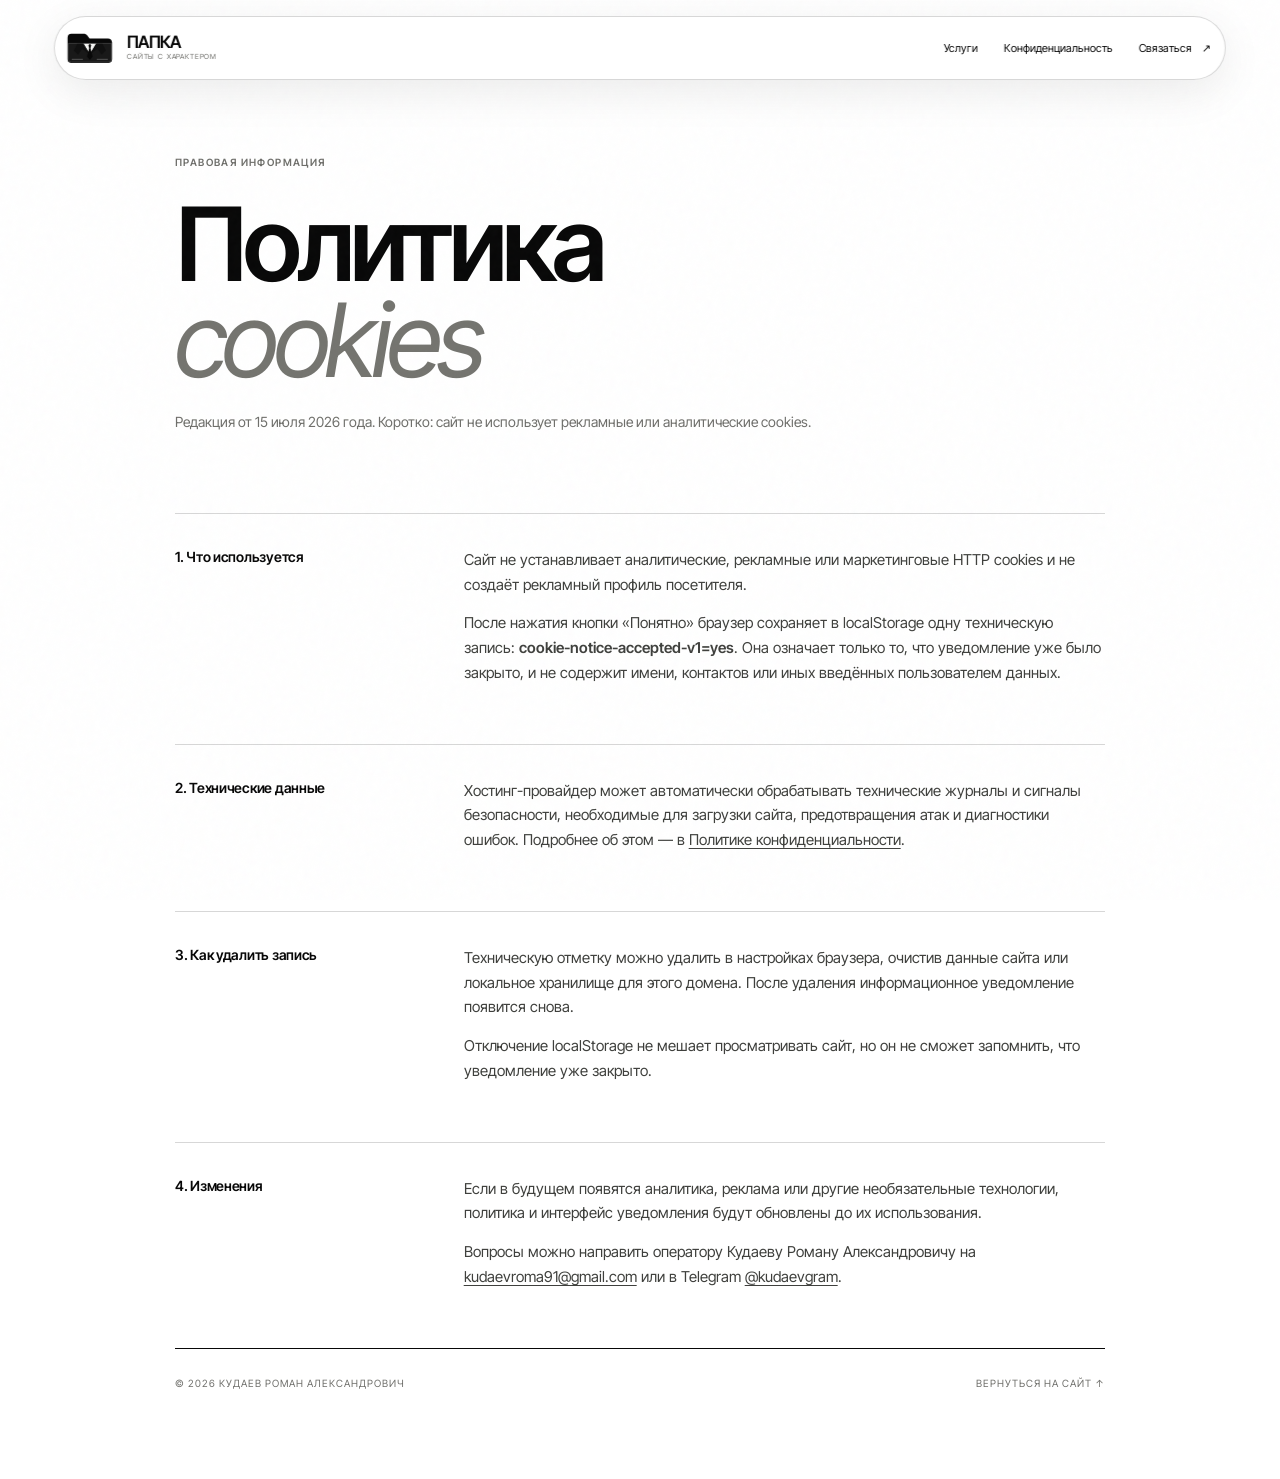
==== commit 99d67aa7: "Harden launch and refine mobile branding" ====
--- a/cookies.html
+++ b/cookies.html
@@ -4,19 +4,21 @@
   <meta charset="UTF-8">
   <meta name="viewport" content="width=device-width, initial-scale=1.0">
   <meta name="description" content="Политика использования cookies сайта «Папка для сайтов».">
+  <meta name="robots" content="index, follow">
   <meta name="theme-color" content="#f7f6f1">
   <title>Политика cookies — Папка для сайтов</title>
-  <link rel="stylesheet" href="styles.css">
+  <link rel="icon" href="logo-papka.svg" type="image/svg+xml">
+  <link rel="stylesheet" href="styles.css?v=20260715-6">
 </head>
 <body class="legal-page">
   <div class="grain" aria-hidden="true"></div>
   <header class="site-header">
     <a class="brand" href="index.html" aria-label="Вернуться на главную">
-      <img class="brand-logo" src="logo-folder.jpg" alt="">
-      <span>Папка<br>для сайтов</span>
+      <img class="brand-logo" src="logo-papka.svg" alt="">
+      <span class="brand-wordmark"><strong>ПАПКА</strong><small>сайты с характером</small></span>
     </a>
     <nav aria-label="Навигация">
-      <a href="index.html#works">Работы</a>
+      <a href="index.html#services">Услуги</a>
       <a href="privacy.html">Конфиденциальность</a>
       <a class="header-contact" href="https://telegram.me/kudaevgram" target="_blank" rel="noopener noreferrer">Связаться <span>↗</span></a>
     </nav>
@@ -25,8 +27,8 @@
   <main class="legal-main">
     <div class="legal-wrap">
       <span class="legal-kicker">Правовая информация</span>
-      <h1>Политика<br><em>cookies.</em></h1>
-      <p class="legal-meta">Редакция от 14 июля 2026 года. Коротко: сайт не использует рекламные или аналитические cookies.</p>
+      <h1>Политика<br><em>cookies</em></h1>
+      <p class="legal-meta">Редакция от 15 июля 2026 года. Коротко: сайт не использует рекламные или аналитические cookies.</p>
 
       <section class="legal-section">
         <h2>1. Что используется</h2>
@@ -47,7 +49,7 @@
         <h2>3. Как удалить запись</h2>
         <div>
           <p>Техническую отметку можно удалить в настройках браузера, очистив данные сайта или локальное хранилище для этого домена. После удаления информационное уведомление появится снова.</p>
-          <p>Отключение localStorage не мешает просматривать портфолио, но сайт не сможет запомнить, что уведомление уже закрыто.</p>
+          <p>Отключение localStorage не мешает просматривать сайт, но он не сможет запомнить, что уведомление уже закрыто.</p>
         </div>
       </section>
 
@@ -55,7 +57,7 @@
         <h2>4. Изменения</h2>
         <div>
           <p>Если в будущем появятся аналитика, реклама или другие необязательные технологии, политика и интерфейс уведомления будут обновлены до их использования.</p>
-          <p>Вопросы можно направить оператору: Кудаеву Роману Александровичу, самозанятому, на <a href="mailto:kudaevroma91@gmail.com">kudaevroma91@gmail.com</a> или в Telegram <a href="https://telegram.me/kudaevgram" target="_blank" rel="noopener noreferrer">@kudaevgram</a>.</p>
+          <p>Вопросы можно направить оператору Кудаеву Роману Александровичу на <a href="mailto:kudaevroma91@gmail.com">kudaevroma91@gmail.com</a> или в Telegram <a href="https://telegram.me/kudaevgram" target="_blank" rel="noopener noreferrer">@kudaevgram</a>.</p>
         </div>
       </section>
 
--- a/styles.css
+++ b/styles.css
@@ -35,13 +35,13 @@
 }
 
 :root {
-  --paper: #eeede7;
-  --paper-bright: #f7f6f1;
-  --ink: #0a0a09;
-  --gray: #747570;
-  --line: rgba(10, 10, 9, .16);
-  --accent: #59656f;
-  --pad: clamp(20px, 4vw, 64px);
+  --paper: #fff;
+  --ink: #080808;
+  --muted: #6f6f6b;
+  --line: rgba(8, 8, 8, .16);
+  --line-dark: rgba(255, 255, 255, .22);
+  --pad: clamp(20px, 4.2vw, 72px);
+  --ease: cubic-bezier(.16, 1, .3, 1);
 }
 
 * { box-sizing: border-box; }
@@ -53,14 +53,35 @@
   color: var(--ink);
   background: var(--paper);
   font-family: "Inter Tight", Inter, -apple-system, BlinkMacSystemFont, "Helvetica Neue", Arial, sans-serif;
+  font-kerning: normal;
+  text-rendering: optimizeLegibility;
   overflow-x: hidden;
 }
-
-body.is-loading { cursor: progress; }
 
 a { color: inherit; text-decoration: none; }
 button { color: inherit; font: inherit; }
-img { display: block; max-width: 100%; }
+img, video { display: block; max-width: 100%; }
+em { font-style: italic; font-weight: 400; }
+
+a:focus-visible,
+button:focus-visible {
+  outline: 2px solid currentColor;
+  outline-offset: 4px;
+}
+
+.skip-link {
+  position: fixed;
+  z-index: 300;
+  top: 10px;
+  left: 10px;
+  padding: 12px 16px;
+  background: #fff;
+  color: #000;
+  transform: translateY(-160%);
+  transition: transform .2s ease;
+}
+
+.skip-link:focus { transform: none; }
 
 .wrap {
   width: min(1440px, calc(100% - var(--pad) * 2));
@@ -70,643 +91,1020 @@
 .grain {
   position: fixed;
   inset: 0;
-  z-index: 80;
+  z-index: 90;
   pointer-events: none;
-  opacity: .04;
-  background-image: url("data:image/svg+xml,%3Csvg viewBox='0 0 180 180' xmlns='http://www.w3.org/2000/svg'%3E%3Cfilter id='n'%3E%3CfeTurbulence type='fractalNoise' baseFrequency='.78' numOctaves='4' stitchTiles='stitch'/%3E%3C/filter%3E%3Crect width='100%25' height='100%25' filter='url(%23n)' opacity='.7'/%3E%3C/svg%3E");
+  opacity: .026;
+  background-image: url("data:image/svg+xml,%3Csvg viewBox='0 0 180 180' xmlns='http://www.w3.org/2000/svg'%3E%3Cfilter id='n'%3E%3CfeTurbulence type='fractalNoise' baseFrequency='.72' numOctaves='4' stitchTiles='stitchTiles'/%3E%3C/filter%3E%3Crect width='100%25' height='100%25' filter='url(%23n)' opacity='.9'/%3E%3C/svg%3E");
 }
 
 .cursor-dot {
   position: fixed;
+  z-index: 200;
+  top: 0;
   left: 0;
-  top: 0;
-  width: 11px;
-  height: 11px;
-  z-index: 90;
+  width: 12px;
+  height: 12px;
   border-radius: 50%;
   background: #fff;
   mix-blend-mode: difference;
   pointer-events: none;
-  transform: translate(-50%, -50%);
-  transition: width .25s ease, height .25s ease;
-}
-
-.cursor-dot.is-active { width: 44px; height: 44px; }
+  transform: translate(-100px, -100px);
+  transition: width .2s ease, height .2s ease;
+}
+
+.cursor-dot.is-active { width: 34px; height: 34px; }
 
 .site-header {
   position: fixed;
-  z-index: 60;
-  top: 0;
-  left: 0;
-  width: 100%;
-  height: 70px;
-  padding: 0 var(--pad);
+  z-index: 100;
+  top: 16px;
+  left: 50%;
+  width: min(1440px, calc(100% - var(--pad) * 2));
+  height: 64px;
   display: flex;
   align-items: center;
   justify-content: space-between;
-  border-bottom: 1px solid transparent;
-  transition: height .35s ease, background .35s ease, border-color .35s ease, color .35s ease;
-}
-
-.site-header.is-compact {
-  height: 70px;
-  background: rgba(238, 237, 231, .86);
-  border-color: var(--line);
-  backdrop-filter: blur(16px);
-}
-
-.site-header.is-dark { color: var(--paper-bright); }
+  padding: 8px 14px 8px 10px;
+  color: var(--ink);
+  background: rgba(255, 255, 255, .76);
+  border: 1px solid rgba(8, 8, 8, .1);
+  border-radius: 999px;
+  box-shadow: 0 12px 44px rgba(0, 0, 0, .08);
+  backdrop-filter: blur(22px) saturate(1.15);
+  -webkit-backdrop-filter: blur(22px) saturate(1.15);
+  pointer-events: none;
+  transform: translateX(-50%);
+  transition: color .3s ease, background .3s ease, border-color .3s ease, box-shadow .3s ease;
+}
+
+.site-header.is-dark {
+  color: #fff;
+  background: rgba(12, 12, 12, .68);
+  border-color: rgba(255, 255, 255, .16);
+  box-shadow: 0 14px 48px rgba(0, 0, 0, .22);
+}
+
+.brand,
+.header-link { pointer-events: auto; }
 
 .brand {
+  display: inline-flex;
+  align-items: center;
+  gap: 12px;
+  min-height: 48px;
+  line-height: 1;
+}
+
+.brand-logo {
+  width: 50px;
+  height: 38px;
+  object-fit: contain;
+  flex: 0 0 auto;
+}
+
+.brand-wordmark {
+  display: grid;
+  gap: 3px;
+  text-transform: uppercase;
+}
+
+.brand-wordmark strong {
+  font-size: 17px;
+  font-weight: 600;
+  line-height: .78;
+  letter-spacing: -.055em;
+}
+
+.brand-wordmark small {
+  color: var(--muted);
+  font-size: 7px;
+  line-height: 1;
+  letter-spacing: .12em;
+}
+
+.site-header.is-dark .brand-wordmark small { color: rgba(255, 255, 255, .58); }
+
+.header-link {
+  min-height: 48px;
+  display: inline-flex;
+  align-items: center;
+  font-size: 12px;
+  transition: opacity .2s ease;
+}
+
+.header-link:hover { opacity: .55; }
+
+.folder-story { position: relative; height: 310vh; background: #fff; }
+
+.folder-stage {
+  position: sticky;
+  top: 0;
+  height: 100svh;
+  min-height: 620px;
+  overflow: hidden;
+  background: #fff;
+}
+
+.folder-grid {
+  position: absolute;
+  inset: 0;
+  z-index: 0;
+  opacity: .22;
+  background-image:
+    linear-gradient(rgba(0, 0, 0, .045) 1px, transparent 1px),
+    linear-gradient(90deg, rgba(0, 0, 0, .045) 1px, transparent 1px);
+  background-size: 8vw 8vw;
+  mask-image: linear-gradient(to bottom, #000, transparent 70%);
+}
+
+.folder-media {
+  position: absolute;
+  z-index: 1;
+  inset: clamp(320px, 38vh, 370px) 0 0;
+  opacity: 1;
+  transform: scale(1.01);
+  will-change: transform, opacity;
+}
+
+.folder-video {
+  width: 100%;
+  height: 100%;
+  object-fit: contain;
+  object-position: center bottom;
+  background: #fff;
+  filter: contrast(1.015) brightness(1.01);
+  transform-origin: center bottom;
+  will-change: transform;
+}
+
+.hero-copy {
+  position: absolute;
+  z-index: 3;
+  left: var(--pad);
+  right: var(--pad);
+  top: clamp(136px, 16vh, 160px);
+  max-width: min(1040px, calc(100% - var(--pad) * 2));
+  will-change: transform, opacity;
+}
+
+.section-code,
+.hero-copy p {
+  margin: 0 0 18px;
+  color: #5f5f5b;
+  font-size: 10px;
+  font-weight: 600;
+  text-transform: uppercase;
+  letter-spacing: .14em;
+}
+
+.hero-copy h1 {
+  max-width: 1040px;
+  margin: 0;
+  color: #000;
+  font-size: clamp(56px, 5.6vw, 102px);
+  line-height: .95;
+  letter-spacing: -.036em;
+  font-weight: 500;
+  text-wrap: balance;
+}
+
+.hero-copy h1 em {
+  display: inline-block;
+  margin-left: .34em;
+  font-size: .9em;
+}
+
+.folder-finish {
+  position: absolute;
+  z-index: 4;
+  left: var(--pad);
+  top: clamp(126px, 15.5vh, 164px);
+  opacity: 0;
+  transform: translateY(30px);
+  will-change: transform, opacity;
+}
+
+.folder-finish p {
+  margin: 0 0 14px;
+  color: #6d6d68;
+  font-size: 10px;
+  font-weight: 600;
+  text-transform: uppercase;
+  letter-spacing: .14em;
+}
+
+.folder-finish strong {
+  display: block;
+  margin-bottom: 22px;
+  font-size: clamp(46px, 5vw, 80px);
+  line-height: .96;
+  letter-spacing: -.04em;
+  font-weight: 500;
+}
+
+.folder-finish a,
+.attention-copy a {
+  min-height: 44px;
+  display: inline-flex;
+  align-items: center;
+  gap: 20px;
+  border-bottom: 1px solid;
+  font-size: 14px;
+}
+
+.scroll-cue {
+  position: absolute;
+  z-index: 5;
+  right: var(--pad);
+  bottom: 32px;
+  display: flex;
+  align-items: center;
+  gap: 16px;
+  color: #555;
+  font-size: 9px;
+  text-transform: uppercase;
+  letter-spacing: .14em;
+}
+
+.scroll-cue i {
+  width: 1px;
+  height: 42px;
+  background: #111;
+  transform-origin: top;
+  animation: scrollCue 1.6s ease-in-out infinite;
+}
+
+.story-progress {
+  position: absolute;
+  z-index: 6;
+  right: 20px;
+  top: 50%;
+  display: flex;
+  flex-direction: column;
+  align-items: center;
+  gap: 9px;
+  color: #686864;
+  font-size: 8px;
+}
+
+.story-progress > i {
+  width: 1px;
+  height: 80px;
+  background: rgba(0, 0, 0, .18);
+}
+
+.story-progress b {
+  display: block;
+  width: 1px;
+  height: 100%;
+  background: #000;
+  transform: scaleY(0);
+  transform-origin: top;
+}
+
+.attention-story { position: relative; height: 350vh; background: #050505; color: #fff; }
+
+.attention-stage {
+  position: sticky;
+  top: 0;
+  height: 100svh;
+  min-height: 620px;
+  overflow: hidden;
+  background: #050505;
+}
+
+.attention-video {
+  position: absolute;
+  z-index: 0;
+  inset: 0;
+  width: 100%;
+  height: 100%;
+  object-fit: cover;
+  background: #050505;
+  filter: grayscale(1) contrast(1.08);
+  will-change: transform;
+}
+
+.attention-vignette {
+  position: absolute;
+  z-index: 1;
+  inset: 0;
+  background:
+    linear-gradient(90deg, rgba(0, 0, 0, .78) 0%, rgba(0, 0, 0, .15) 62%, rgba(0, 0, 0, .48) 100%),
+    linear-gradient(0deg, rgba(0, 0, 0, .68), transparent 48%);
+}
+
+.attention-lines {
+  position: absolute;
+  z-index: 2;
+  inset: 0;
+  opacity: .15;
+  background-image: linear-gradient(90deg, transparent calc(50% - .5px), rgba(255, 255, 255, .36) 50%, transparent calc(50% + .5px));
+}
+
+.attention-copy {
+  position: absolute;
+  z-index: 3;
+  left: var(--pad);
+  right: var(--pad);
+  bottom: clamp(74px, 10vh, 120px);
+  opacity: 0;
+  transform: translateY(36px);
+  pointer-events: none;
+  will-change: transform, opacity;
+}
+
+.attention-copy.is-active { pointer-events: auto; }
+
+.attention-copy > span {
+  display: block;
+  margin-bottom: 20px;
+  color: rgba(255, 255, 255, .65);
+  font-size: 10px;
+  text-transform: uppercase;
+  letter-spacing: .16em;
+}
+
+.attention-copy :is(h1, h2) {
+  max-width: 1240px;
+  margin: 0;
+  font-size: clamp(58px, 7.6vw, 132px);
+  line-height: .91;
+  letter-spacing: -.045em;
+  font-weight: 500;
+}
+
+.attention-copy :is(h1, h2) em { color: rgba(255, 255, 255, .6); }
+
+.attention-copy a {
+  margin-top: 32px;
+  color: #fff;
+}
+
+.attention-progress {
+  position: absolute;
+  z-index: 5;
+  left: var(--pad);
+  right: var(--pad);
+  bottom: 28px;
+  height: 1px;
+  background: rgba(255, 255, 255, .18);
+}
+
+.attention-progress i {
+  display: block;
+  width: 100%;
+  height: 1px;
+  background: #fff;
+  transform: scaleX(0);
+  transform-origin: left;
+}
+
+.approach {
+  position: relative;
+  padding: clamp(110px, 15vw, 220px) 0 clamp(130px, 17vw, 260px);
+  background: #fff;
+}
+
+.approach-top {
+  display: grid;
+  grid-template-columns: .7fr 1.3fr;
+  gap: 40px;
+  align-items: start;
+  padding-top: 18px;
+  border-top: 1px solid var(--ink);
+}
+
+.approach-top span,
+.services-head > span {
+  color: var(--muted);
+  font-size: 10px;
+  text-transform: uppercase;
+  letter-spacing: .14em;
+}
+
+.approach-top p {
+  margin: 0;
+  font-size: clamp(20px, 2.1vw, 34px);
+  line-height: 1.05;
+  letter-spacing: -.035em;
+}
+
+.approach-title {
+  margin: clamp(100px, 14vw, 210px) 0 0;
+  font-size: clamp(60px, 9vw, 148px);
+  line-height: .96;
+  letter-spacing: -.035em;
+  font-weight: 500;
+}
+
+.approach-title em { display: inline-block; margin-left: .36em; color: #72726d; }
+
+.services { padding: 0 0 clamp(130px, 16vw, 240px); background: #fff; }
+
+.services-head {
+  display: grid;
+  grid-template-columns: .7fr 1.3fr;
+  gap: 40px;
+  align-items: baseline;
+  padding-bottom: 40px;
+}
+
+.services-head h2 {
+  margin: 0;
+  font-size: clamp(42px, 5.7vw, 86px);
+  line-height: 1;
+  letter-spacing: -.04em;
+  font-weight: 500;
+}
+
+.service-list { border-top: 1px solid var(--ink); }
+
+.service {
+  display: grid;
+  grid-template-columns: .18fr .72fr 1.1fr;
+  gap: 34px;
+  align-items: center;
+  min-height: 190px;
+  border-bottom: 1px solid var(--line);
+}
+
+.service > span {
+  color: var(--muted);
+  font-size: 11px;
+  align-self: start;
+  padding-top: 36px;
+}
+
+.service h3 {
+  margin: 0;
+  font-size: clamp(40px, 5.1vw, 82px);
+  line-height: .96;
+  letter-spacing: -.042em;
+  font-weight: 500;
+}
+
+.service p {
+  max-width: 390px;
+  margin: 0;
+  color: #4f4f4c;
+  font-size: clamp(17px, 1.6vw, 25px);
+  line-height: 1.3;
+  letter-spacing: -.025em;
+}
+
+.fomo-line {
+  margin: clamp(130px, 16vw, 230px) 0 0;
+  font-size: clamp(55px, 8.3vw, 132px);
+  line-height: .9;
+  letter-spacing: -.048em;
+  font-weight: 500;
+}
+
+.fomo-line em { display: inline-block; margin-left: .45em; color: #70706b; }
+
+.contact {
+  position: relative;
+  min-height: 100svh;
+  padding-top: clamp(90px, 10vw, 150px);
+  overflow: hidden;
+  background: #050505;
+  color: #fff;
+}
+
+.contact-orbit {
+  position: absolute;
+  width: min(1000px, 80vw);
+  aspect-ratio: 1;
+  right: -20vw;
+  top: -20vw;
+  border: 1px solid rgba(255, 255, 255, .1);
+  border-radius: 50%;
+}
+
+.contact-orbit::before,
+.contact-orbit::after {
+  content: "";
+  position: absolute;
+  inset: 14%;
+  border: 1px solid rgba(255, 255, 255, .08);
+  border-radius: inherit;
+}
+
+.contact-orbit::after { inset: 28%; }
+
+.contact-inner { position: relative; z-index: 1; min-height: calc(100svh - 90px); display: flex; flex-direction: column; }
+
+.contact-label {
+  margin: 0;
   display: flex;
   align-items: center;
   gap: 12px;
-  font-size: 11px;
-  line-height: 1.05;
-  font-weight: 700;
-  text-transform: uppercase;
-  letter-spacing: .08em;
-}
-
-.brand-logo {
-  width: 44px;
-  height: 44px;
-  display: block;
-  object-fit: cover;
-  border-radius: 5px;
-  mix-blend-mode: multiply;
-}
-
-.site-header nav { display: flex; align-items: center; gap: clamp(20px, 3vw, 48px); }
-.site-header nav a { font-size: 14px; font-weight: 400; text-transform: none; letter-spacing: 0; }
-.site-header nav a:not(.header-contact) { transition: opacity .2s; }
-.site-header nav a:not(.header-contact):hover { opacity: .48; }
-
-.header-contact {
-  padding: 0;
-  border-bottom: 0;
-}
-.header-contact span { display: inline-block; margin-left: 10px; transition: transform .2s; }
-.header-contact:hover span { transform: translate(4px, -4px); }
-
-.archive { height: 300vh; position: relative; }
-
-.archive-stage {
-  position: sticky;
-  top: 0;
-  width: 100%;
-  height: 100vh;
-  min-height: 620px;
-  overflow: hidden;
-  background: var(--paper);
-}
-
-.stage-grid {
-  display: none;
-}
-
-.archive-intro {
-  position: absolute;
-  z-index: 4;
-  left: var(--pad);
-  top: auto;
-  bottom: clamp(92px, 13vh, 145px);
-  width: min(780px, calc(100% - var(--pad) * 2));
-  pointer-events: none;
-  will-change: transform, opacity;
-}
-
-.eyebrow {
-  margin: 0;
-  display: flex;
-  align-items: center;
-  gap: 10px;
-  font-size: 11px;
-  font-weight: 700;
-  text-transform: uppercase;
-  letter-spacing: .15em;
-}
-
-.eyebrow span {
-  width: 7px;
-  height: 7px;
-  border-radius: 50%;
-  background: var(--accent);
-  box-shadow: 0 0 0 5px rgba(89, 101, 111, .13);
-}
-
-.archive-intro h1 {
-  width: max-content;
-  max-width: 100%;
-  margin: 0;
-  padding: 12px 16px 13px;
-  border: 1px solid rgba(10, 10, 9, .11);
-  background: rgba(255, 255, 255, .82);
-  box-shadow: 0 14px 45px rgba(10, 10, 9, .07);
-  backdrop-filter: blur(12px);
-  font-size: clamp(25px, 2.3vw, 34px);
-  line-height: 1.12;
-  letter-spacing: -.005em;
-  font-weight: 500;
-}
-
-.video-shell {
-  position: absolute;
-  z-index: 1;
-  inset: 0;
-  width: 100%;
-  height: 100%;
-  transform: none;
-}
-
-.folder-video {
-  position: relative;
-  z-index: 2;
-  width: 100%;
-  height: 100%;
-  object-fit: cover;
-  display: block;
-  mix-blend-mode: normal;
-}
-
-.video-glow { display: none; }
-
-.archive-open {
-  position: absolute;
-  z-index: 5;
-  left: var(--pad);
-  top: 49%;
-  bottom: auto;
-  opacity: 0;
-  transform: translateY(30px);
-  pointer-events: none;
-  will-change: opacity, transform;
-}
-
-.open-index {
-  display: block;
-  margin-bottom: 7px;
-  color: var(--gray);
+  color: rgba(255, 255, 255, .62);
   font-size: 10px;
   text-transform: uppercase;
   letter-spacing: .14em;
 }
 
-.archive-open p {
-  margin: 0 0 9px;
-  font-size: 28px;
-  line-height: 1.2;
+.contact-label span { width: 7px; height: 7px; border-radius: 50%; background: #fff; box-shadow: 0 0 20px rgba(255, 255, 255, .8); }
+
+.contact h2 {
+  margin: clamp(95px, 13vh, 150px) 0 75px;
+  font-size: clamp(60px, 8.7vw, 140px);
+  line-height: .9;
+  letter-spacing: -.048em;
   font-weight: 500;
-  letter-spacing: -.005em;
-}
-
-.archive-open a {
-  display: inline-flex;
-  align-items: center;
-  gap: 16px;
-  padding-bottom: 4px;
-  border-bottom: 1px solid;
-  font-size: 17px;
-  font-weight: 400;
-  text-transform: none;
-  letter-spacing: -.003em;
-  pointer-events: auto;
-}
-
-.archive-open a span { font-size: 20px; }
-
-.scroll-hint {
-  position: absolute;
-  z-index: 6;
-  left: 50%;
-  bottom: 11%;
-  display: block;
-  transform: translateX(-50%);
+}
+
+.contact h2 em { color: rgba(255, 255, 255, .55); }
+
+.contact-panel {
+  display: grid;
+  grid-template-columns: minmax(240px, .72fr) minmax(480px, 1.28fr);
+  gap: clamp(30px, 6vw, 100px);
+  align-items: stretch;
+  padding: 28px 0;
+  border-top: 1px solid #fff;
+  border-bottom: 1px solid var(--line-dark);
+}
+
+.contact-copy > span {
+  color: rgba(255, 255, 255, .55);
   font-size: 10px;
-  font-weight: 400;
-  letter-spacing: .18em;
-  text-transform: uppercase;
-  will-change: opacity;
-}
-
-.scroll-meter {
-  display: none;
-}
-
-.scroll-meter div { width: 1px; height: 150px; background: var(--line); position: relative; }
-.scroll-meter i { position: absolute; inset: 0; background: var(--ink); transform: scaleY(0); transform-origin: top; }
-
-.works {
-  position: relative;
-  z-index: 2;
-  padding: 120px 0 180px;
-  background: var(--paper-bright);
-  border-top: 1px solid var(--line);
-}
-
-.section-top {
-  display: grid;
-  grid-template-columns: 1fr 2.1fr 1fr;
-  align-items: end;
-  gap: 30px;
-  padding-bottom: 68px;
-  border-bottom: 1px solid var(--line);
-}
-
-.section-top > span,
-.manifesto-label {
-  align-self: start;
-  font-size: 10px;
-  font-weight: 700;
   text-transform: uppercase;
   letter-spacing: .14em;
 }
 
-.section-top h2 {
-  margin: 0;
-  font-size: clamp(50px, 6.2vw, 96px);
-  font-weight: 500;
-  line-height: .94;
-  letter-spacing: -.07em;
-}
-
-.section-top h2 em,
-.manifesto-copy em,
-.contact h2 em {
-  font-family: inherit;
-  font-style: italic;
-  font-weight: 400;
-}
-
-.section-top > p {
-  margin: 0;
-  max-width: 280px;
-  color: var(--gray);
-  font-size: 13px;
-  line-height: 1.55;
-}
-
-.motion-story {
-  display: grid;
-  grid-template-columns: minmax(260px, .72fr) minmax(560px, 1.6fr);
-  gap: clamp(45px, 8vw, 130px);
-  align-items: start;
-  padding-top: 100px;
-}
-
-.motion-copy { position: sticky; top: 120px; padding-top: 6px; }
-.motion-copy > span { color: var(--gray); font-size: 10px; font-weight: 700; text-transform: uppercase; letter-spacing: .14em; }
-.motion-copy h3 { margin: 34px 0 30px; font-size: clamp(36px, 4.2vw, 66px); line-height: .96; letter-spacing: -.06em; font-weight: 500; }
-.motion-copy h3 em { font-style: italic; font-weight: 400; }
-.motion-copy p { max-width: 410px; margin: 0; color: var(--gray); font-size: 16px; line-height: 1.58; }
-.motion-copy a { display: inline-flex; gap: 18px; align-items: center; margin-top: 40px; padding-bottom: 5px; border-bottom: 1px solid; font-size: 13px; }
-
-.motion-demo { position: relative; }
-.demo-browser { overflow: hidden; border: 1px solid rgba(10, 10, 9, .22); border-radius: 22px; background: #0b0c0b; box-shadow: 0 35px 85px rgba(10, 10, 9, .18); }
-.demo-bar { height: 48px; display: flex; align-items: center; gap: 8px; padding: 0 18px; border-bottom: 1px solid rgba(255, 255, 255, .13); color: #92948f; }
-.demo-bar > span { width: 8px; height: 8px; border: 1px solid #8b8d88; border-radius: 50%; }
-.demo-bar i { margin-left: auto; font-size: 9px; font-style: normal; text-transform: uppercase; letter-spacing: .12em; }
-.demo-canvas { position: relative; min-height: min(68vw, 720px); overflow: hidden; padding: clamp(35px, 6vw, 85px); color: #f5f4ef; isolation: isolate; }
-.demo-canvas::before { content: ""; position: absolute; z-index: -3; inset: 0; background: radial-gradient(circle at 78% 30%, rgba(126, 142, 155, .33), transparent 34%), linear-gradient(135deg, #111311, #050605 70%); }
-.demo-kicker { position: relative; z-index: 4; color: #999c96; font-size: 9px; font-weight: 600; text-transform: uppercase; letter-spacing: .16em; }
-.demo-headline { position: relative; z-index: 4; margin: clamp(70px, 11vw, 145px) 0 42px; font-size: clamp(48px, 6.4vw, 103px); line-height: .82; letter-spacing: -.08em; font-weight: 500; }
-.demo-headline em { color: #a7b2bb; font-style: italic; font-weight: 400; }
-.demo-canvas button { position: relative; z-index: 5; min-width: 220px; display: flex; justify-content: space-between; align-items: center; padding: 15px 16px 15px 22px; border: 1px solid #f5f4ef; border-radius: 40px; background: #f5f4ef; color: #080908; font-size: 11px; font-weight: 700; text-transform: uppercase; letter-spacing: .09em; pointer-events: none; }
-.demo-canvas button i { width: 38px; height: 38px; display: grid; place-items: center; border-radius: 50%; background: #0b0c0b; color: #fff; font-size: 18px; font-style: normal; }
-.demo-orbit { position: absolute; z-index: -1; border: 1px solid rgba(255, 255, 255, .16); border-radius: 50%; }
-.orbit-one { width: 74%; aspect-ratio: 1; right: -18%; top: 6%; }
-.orbit-two { width: 48%; aspect-ratio: 1; right: -4%; top: 22%; }
-.demo-card { position: absolute; z-index: 2; width: 150px; height: 185px; padding: 18px; display: flex; flex-direction: column; justify-content: space-between; border: 1px solid rgba(255, 255, 255, .28); border-radius: 14px; backdrop-filter: blur(10px); background: rgba(255, 255, 255, .08); box-shadow: 0 18px 50px rgba(0, 0, 0, .25); }
-.demo-card span { color: #adb0aa; font-size: 10px; }
-.demo-card b { font-size: 18px; font-weight: 500; }
-.card-one { right: 9%; top: 16%; transform: rotate(7deg); }
-.card-two { right: 29%; bottom: 10%; transform: rotate(-8deg); }
-.demo-cursor { position: absolute; z-index: 7; right: 42%; bottom: 25%; width: 42px; height: 42px; display: grid; place-items: center; border-radius: 50%; background: #f3f2ed; color: #090a09; box-shadow: 0 10px 30px rgba(0, 0, 0, .35); font-size: 20px; }
-.motion-caption { margin: 18px 0 0; display: flex; justify-content: space-between; gap: 20px; color: var(--gray); font-size: 9px; text-transform: uppercase; letter-spacing: .12em; }
-.motion-caption b { color: var(--ink); font-weight: 700; }
-
-.motion-demo.is-playing .demo-headline { animation: demoHeadline 4.8s cubic-bezier(.16, 1, .3, 1) infinite; }
-.motion-demo.is-playing .card-one { animation: demoCardOne 4.8s ease-in-out infinite; }
-.motion-demo.is-playing .card-two { animation: demoCardTwo 4.8s ease-in-out infinite .15s; }
-.motion-demo.is-playing .demo-cursor { animation: demoCursor 4.8s cubic-bezier(.65, 0, .35, 1) infinite; }
-.motion-demo.is-playing .demo-canvas button { animation: demoButton 4.8s ease-in-out infinite; }
-
-@keyframes demoHeadline { 0%, 12% { opacity: .22; transform: translateY(24px); } 25%, 86% { opacity: 1; transform: none; } 100% { opacity: .22; transform: translateY(-8px); } }
-@keyframes demoCardOne { 0%, 100% { transform: translate(30px, -20px) rotate(12deg); opacity: .25; } 28%, 78% { transform: rotate(7deg); opacity: 1; } }
-@keyframes demoCardTwo { 0%, 100% { transform: translate(-25px, 30px) rotate(-14deg); opacity: .2; } 34%, 82% { transform: rotate(-8deg); opacity: 1; } }
-@keyframes demoCursor { 0%, 22% { transform: translate(90px, -140px); opacity: 0; } 32% { opacity: 1; } 55%, 72% { transform: translate(-105px, 115px); opacity: 1; } 82%, 100% { transform: translate(-105px, 115px) scale(.8); opacity: 0; } }
-@keyframes demoButton { 0%, 48%, 100% { transform: scale(1); } 60%, 72% { transform: scale(1.055); box-shadow: 0 0 0 9px rgba(255, 255, 255, .1); } }
-.manifesto {
-  padding: 130px 0 160px;
-  color: #f2f1ec;
-  background: #0b0c0b;
-}
-
-.manifesto-label { color: #90928d; }
-
-.manifesto-copy {
-  margin: 80px 0 130px;
-  font-size: clamp(48px, 7.2vw, 112px);
-  line-height: .94;
-  letter-spacing: -.065em;
-  font-weight: 500;
-}
-
-.manifesto-copy em { color: #9ba5ad; }
-
-.about-grid {
-  display: grid;
-  grid-template-columns: 1fr 2fr;
-  gap: 10vw;
-  align-items: start;
-}
-
-.about-lead { position: sticky; top: 120px; }
-.about-lead span { color: #868883; font-size: 10px; text-transform: uppercase; letter-spacing: .14em; }
-.about-lead p { max-width: 350px; font-size: 18px; line-height: 1.55; }
-
-.service {
-  position: relative;
-  display: grid;
-  grid-template-columns: 55px 1fr;
-  gap: 10px 20px;
-  padding: 30px 70px 34px 0;
-  border-top: 1px solid rgba(255, 255, 255, .19);
-}
-
-.service:last-child { border-bottom: 1px solid rgba(255, 255, 255, .19); }
-.service > span { padding-top: 8px; color: #858783; font-size: 10px; }
-.service h3 { margin: 0; font-size: clamp(34px, 4vw, 60px); letter-spacing: -.055em; font-weight: 500; }
-.service p { grid-column: 2; max-width: 430px; margin: 2px 0 0; color: #979994; font-size: 13px; line-height: 1.55; }
-.service i { position: absolute; right: 4px; top: 34px; font-size: 22px; font-style: normal; transition: transform .25s; }
-.service:hover i { transform: translate(5px, -5px); }
-
-.contact {
-  position: relative;
-  min-height: 100vh;
-  overflow: hidden;
-  padding-top: 130px;
-  color: var(--ink);
-  background: var(--paper);
-}
-
-.contact-orbit {
-  position: absolute;
-  width: 76vw;
-  aspect-ratio: 1;
-  right: -28vw;
-  top: -32vw;
-  border: 1px solid var(--line);
-  border-radius: 50%;
-  box-shadow: 0 0 0 8vw rgba(10, 10, 9, .015), 0 0 0 16vw rgba(10, 10, 9, .015);
-}
-
-.contact-inner { position: relative; z-index: 2; min-height: calc(100vh - 130px); display: flex; flex-direction: column; }
-
-.contact h2 {
-  margin: 15vh 0 70px;
-  font-size: clamp(62px, 10.5vw, 168px);
-  line-height: .8;
-  letter-spacing: -.085em;
-  font-weight: 600;
-}
-
-.contact h2 em { font-size: .72em; }
-
-.contact-panel {
-  display: grid;
-  grid-template-columns: minmax(240px, .8fr) minmax(420px, 1.45fr);
-  align-items: stretch;
-  gap: clamp(28px, 5vw, 90px);
-  padding: 30px 0;
-  border-top: 1px solid var(--ink);
-  border-bottom: 1px solid var(--line);
-}
-
-.contact-copy span {
-  color: var(--gray);
-  font-size: 9px;
-  font-weight: 700;
-  text-transform: uppercase;
-  letter-spacing: .14em;
-}
-
 .contact-copy p {
-  max-width: 360px;
   margin: 22px 0 0;
-  font-size: clamp(18px, 1.7vw, 25px);
-  line-height: 1.35;
+  font-size: clamp(19px, 1.8vw, 28px);
+  line-height: 1.25;
   letter-spacing: -.03em;
 }
 
-.telegram-app-link {
-  display: inline-block;
-  margin-top: 24px;
-  padding-bottom: 3px;
-  border-bottom: 1px solid;
-  font-size: 10px;
-  font-weight: 600;
-  text-transform: uppercase;
-  letter-spacing: .08em;
-}
-
 .telegram-cta {
-  position: relative;
   display: grid;
   grid-template-columns: 1fr auto;
-  grid-template-areas: "title icon" "handle icon";
+  grid-template-areas: "title icon";
   align-items: center;
-  gap: 7px 25px;
-  min-height: 116px;
-  padding: 16px 16px 16px clamp(22px, 3vw, 42px);
-  border: 1px solid var(--ink);
-  background: var(--ink);
-  color: var(--paper-bright);
-  transition: background .3s ease, color .3s ease;
-}
-
-.telegram-cta > span {
-  grid-area: handle;
-  font-size: 11px;
-  font-weight: 600;
-  text-transform: uppercase;
-  letter-spacing: .1em;
+  gap: 8px 25px;
+  min-height: 150px;
+  padding: 22px clamp(22px, 3vw, 44px);
+  background: #fff;
+  color: #050505;
+  border: 1px solid #fff;
+  transition: background .25s ease, color .25s ease;
 }
 
 .telegram-cta strong {
   grid-area: title;
-  align-self: end;
-  font-size: clamp(30px, 3vw, 48px);
+  align-self: center;
+  font-size: clamp(31px, 3.3vw, 52px);
   font-weight: 500;
   line-height: .95;
-  letter-spacing: -.04em;
+  letter-spacing: -.045em;
 }
 
 .telegram-cta i {
   grid-area: icon;
-  flex: 0 0 auto;
-  width: 70px;
-  height: 70px;
+  width: 72px;
+  height: 72px;
   display: grid;
   place-items: center;
   border: 1px solid;
   border-radius: 50%;
-  font-size: 22px;
+  font-size: 24px;
   font-style: normal;
-  transition: transform .35s;
-}
-
-.telegram-cta:hover { background: transparent; color: var(--ink); }
+  transition: transform .3s var(--ease);
+}
+
+.telegram-cta:hover { background: transparent; color: #fff; }
 .telegram-cta:hover i { transform: rotate(45deg); }
 
-.operator-note {
-  display: flex;
-  justify-content: space-between;
-  gap: 24px;
-  padding-top: 18px;
-  color: var(--gray);
-  font-size: 10px;
-  text-transform: uppercase;
-  letter-spacing: .1em;
-}
-
-.operator-note a { text-transform: none; }
-.operator-note a:hover { color: var(--ink); }
-
 .footer {
-  margin-top: 80px;
-  padding: 24px 0 30px;
+  margin-top: 85px;
+  padding: 25px 0 30px;
   display: flex;
   justify-content: space-between;
   align-items: center;
-  color: #62635f;
+  color: rgba(255, 255, 255, .5);
   font-size: 10px;
   text-transform: uppercase;
   letter-spacing: .12em;
 }
 
 .footer div { display: flex; gap: 30px; }
-.footer a:hover { color: var(--ink); }
-.footer button { padding: 0; border: 0; background: transparent; cursor: pointer; text-transform: inherit; letter-spacing: inherit; }
+.footer a:hover { color: #fff; }
+.footer button { min-height: 44px; padding: 0; border: 0; background: transparent; cursor: pointer; text-transform: inherit; letter-spacing: inherit; }
 
 .cookie-notice {
   position: fixed;
-  z-index: 120;
+  z-index: 220;
   right: 20px;
   bottom: 20px;
-  width: min(510px, calc(100vw - 40px));
-  padding: 18px;
+  width: min(500px, calc(100vw - 40px));
+  padding: 16px;
   display: flex;
   align-items: center;
-  gap: 22px;
-  border: 1px solid rgba(255, 255, 255, .2);
-  background: rgba(10, 10, 9, .96);
+  gap: 20px;
+  background: rgba(8, 8, 8, .96);
+  border: 1px solid rgba(255, 255, 255, .25);
   color: #fff;
-  box-shadow: 0 18px 55px rgba(0, 0, 0, .2);
   opacity: 0;
   transform: translateY(18px);
-  transition: opacity .35s ease, transform .35s ease;
+  transition: opacity .3s ease, transform .3s var(--ease);
 }
 
 .cookie-notice[hidden] { display: none; }
 .cookie-notice.is-visible { opacity: 1; transform: none; }
-.cookie-notice p { margin: 0; font-size: 12px; line-height: 1.45; }
-.cookie-notice a { text-decoration: underline; text-underline-offset: 3px; }
-.cookie-notice button { flex: 0 0 auto; padding: 12px 17px; border: 1px solid #fff; background: #fff; color: #0a0a09; font-size: 10px; font-weight: 700; text-transform: uppercase; letter-spacing: .08em; cursor: pointer; }
-
-.legal-page { background: var(--paper-bright); }
-.legal-page .site-header { background: rgba(247, 246, 241, .9); border-color: var(--line); backdrop-filter: blur(16px); }
-.legal-main { min-height: 100vh; padding: 145px var(--pad) 90px; }
+.cookie-notice p { flex: 1; margin: 0; font-size: 12px; line-height: 1.4; }
+.cookie-notice a { margin-left: .28em; text-decoration: underline; text-underline-offset: 3px; }
+.cookie-notice button { min-height: 44px; padding: 0 16px; border: 1px solid #fff; background: #fff; color: #000; font-size: 10px; font-weight: 600; text-transform: uppercase; letter-spacing: .08em; cursor: pointer; }
+
+.reveal {
+  opacity: 0;
+  transform: translateY(42px);
+  transition: opacity .7s ease, transform .8s var(--ease);
+}
+
+.reveal.is-visible { opacity: 1; transform: none; }
+
+/* Legal pages */
+.legal-page { background: #fff; }
+.legal-page .site-header { background: rgba(255, 255, 255, .9); border: 1px solid var(--line); }
+.legal-page .site-header nav { display: flex; align-items: center; gap: 26px; pointer-events: auto; font-size: 11px; }
+.legal-page .header-contact { min-height: 44px; display: inline-flex; align-items: center; gap: 10px; }
+.legal-main { min-height: 100vh; padding: 150px var(--pad) 90px; }
 .legal-wrap { width: min(930px, 100%); margin-inline: auto; }
-.legal-kicker { color: var(--gray); font-size: 10px; font-weight: 600; text-transform: uppercase; letter-spacing: .14em; }
-.legal-main h1 { max-width: 850px; margin: 26px 0 22px; font-size: clamp(52px, 8vw, 118px); line-height: .9; letter-spacing: -.07em; font-weight: 600; }
-.legal-meta { margin: 0 0 80px; color: var(--gray); font-size: 13px; line-height: 1.55; }
+.legal-kicker { color: var(--muted); font-size: 10px; font-weight: 600; text-transform: uppercase; letter-spacing: .14em; }
+.legal-main h1 { max-width: 850px; margin: 26px 0 22px; font-size: clamp(52px, 8vw, 118px); line-height: .94; letter-spacing: -.045em; font-weight: 600; }
+.legal-main h1 em { color: #74746f; }
+.legal-meta { margin: 0 0 80px; color: var(--muted); font-size: 14px; line-height: 1.6; }
 .legal-section { display: grid; grid-template-columns: minmax(150px, .38fr) 1fr; gap: 45px; padding: 34px 0 44px; border-top: 1px solid var(--line); }
 .legal-section h2 { margin: 0; font-size: 14px; font-weight: 600; letter-spacing: -.02em; }
 .legal-section div { max-width: 640px; }
 .legal-section p, .legal-section li { margin: 0 0 14px; color: #3f403d; font-size: 15px; line-height: 1.65; }
 .legal-section ul { margin: 0; padding-left: 18px; }
-.legal-section a { text-decoration: underline; text-underline-offset: 3px; }
-.legal-footer { display: flex; justify-content: space-between; gap: 30px; padding-top: 28px; border-top: 1px solid var(--ink); color: var(--gray); font-size: 10px; text-transform: uppercase; letter-spacing: .1em; }
-
-.reveal {
-  opacity: 0;
-  transform: translateY(45px);
-  transition: opacity .9s ease, transform .9s cubic-bezier(.16, 1, .3, 1);
-}
-.reveal.is-visible { opacity: 1; transform: none; }
-
-@keyframes hint {
-  0%, 100% { transform: scaleY(.2); opacity: .35; }
+.legal-section a { overflow-wrap: anywhere; text-decoration: underline; text-underline-offset: 3px; }
+.legal-footer { display: flex; justify-content: space-between; gap: 30px; padding-top: 28px; border-top: 1px solid var(--ink); color: var(--muted); font-size: 10px; text-transform: uppercase; letter-spacing: .1em; }
+
+@keyframes scrollCue {
+  0%, 100% { transform: scaleY(.18); opacity: .35; }
   50% { transform: scaleY(1); opacity: 1; }
 }
 
+@media (min-width: 901px) and (min-aspect-ratio: 3 / 2) {
+  .folder-video { transform: scale(1.08); }
+}
+
 @media (max-width: 900px) {
-  .site-header { height: 70px; }
-  .site-header nav a:not(.header-contact) { display: none; }
-  .header-contact { font-size: 10px !important; }
-  .archive { height: 280vh; }
-  .archive-stage { min-height: 560px; }
-  .archive-stage { background: #fff; }
-  .archive-intro { top: auto; bottom: 92px; width: calc(100% - var(--pad) * 2); }
-  .archive-intro h1 { font-size: 26px; }
-  .video-shell { inset: 0; width: 100%; height: 100%; transform: none; }
-  .folder-video { object-fit: contain; filter: brightness(1.035) contrast(1.02); }
-  .scroll-meter { display: none; }
-  .archive-open { top: 28%; }
-  .section-top { grid-template-columns: 1fr; }
-  .section-top h2 { margin: 28px 0; }
-  .section-top > p { max-width: 420px; }
-  .motion-story { grid-template-columns: 1fr; padding-top: 65px; }
-  .motion-copy { position: static; }
-  .motion-copy p { max-width: 520px; }
-  .demo-canvas { min-height: 720px; }
-  .about-grid { grid-template-columns: 1fr; }
-  .about-lead { position: static; margin-bottom: 50px; }
-  .manifesto-copy { margin: 60px 0 100px; }
+  :root { --pad: clamp(20px, 5vw, 42px); }
+
+  .site-header { height: 62px; }
+  .folder-story { height: 280vh; }
+  .folder-stage, .attention-stage { min-height: 560px; }
+  .folder-video { object-fit: contain; }
+  .hero-copy { top: clamp(132px, 16vh, 154px); }
+  .hero-copy h1 { font-size: clamp(52px, 8vw, 76px); }
+  .story-progress { display: none; }
+  .attention-copy :is(h1, h2) { font-size: clamp(54px, 9vw, 90px); }
+  .approach-top, .services-head { grid-template-columns: 1fr; }
+  .approach-top p { margin-top: 55px; }
+  .service { grid-template-columns: 54px 1fr; gap: 20px; padding: 42px 0; }
+  .service > span { grid-row: 1 / span 2; padding-top: 6px; }
+  .service p { margin-top: 4px; }
   .contact-panel { grid-template-columns: 1fr; }
 }
 
-@media (max-width: 600px) {
-  .brand span:last-child { display: none; }
-  .brand-logo { width: 42px; height: 42px; }
-  .archive-intro h1 { line-height: 1.2; }
-  .video-shell { inset: 0; width: 100%; height: 100%; }
-  .archive-open p { font-size: 26px; }
-  .scroll-hint { bottom: 16px; }
-  .works { padding: 80px 0 110px; }
-  .section-top { padding-bottom: 46px; }
-  .motion-story { gap: 52px; }
-  .motion-copy h3 { font-size: clamp(42px, 12vw, 62px); }
-  .demo-browser { border-radius: 14px; }
-  .demo-canvas { min-height: 560px; padding: 28px 22px; }
-  .demo-headline { margin-top: 88px; font-size: clamp(44px, 14vw, 66px); }
-  .demo-card { width: 112px; height: 140px; padding: 14px; }
-  .demo-card b { font-size: 14px; }
-  .card-one { right: -3%; top: 11%; }
-  .card-two { right: 12%; bottom: 8%; }
-  .demo-cursor { right: 40%; bottom: 25%; }
-  .motion-caption { flex-direction: column; }
-  .manifesto { padding: 90px 0 110px; }
-  .manifesto-copy { font-size: clamp(42px, 12vw, 65px); }
-  .service { grid-template-columns: 38px 1fr; padding-right: 45px; }
+@media (max-width: 700px) {
+  :root { --pad: 20px; }
+
+  .site-header {
+    top: calc(10px + env(safe-area-inset-top));
+    width: calc(100% - 24px);
+    height: 58px;
+    padding: 7px 12px 7px 7px;
+  }
+
+  .brand { gap: 9px; }
+  .brand-logo { width: 46px; height: 34px; }
+  .brand-wordmark { display: grid; }
+  .brand-wordmark strong { font-size: 15px; }
+  .brand-wordmark small { display: none; }
+  .header-link { display: inline-flex; font-size: 11px; }
+
+  .folder-story {
+    height: 180dvh;
+    background: #fff;
+  }
+
+  .folder-stage {
+    height: 100dvh;
+    min-height: 540px;
+    background: #fff;
+  }
+
+  .folder-grid { opacity: .12; background-size: 25vw 25vw; }
+  .story-progress { display: none; }
+
+  .folder-media {
+    display: block;
+    inset: clamp(278px, 36dvh, 340px) -18vw auto;
+    height: min(42dvh, 360px);
+    transform: scale(1);
+    transform-origin: left top;
+  }
+
+  .folder-video {
+    object-fit: contain;
+    object-position: center top;
+    transform: none;
+  }
+
+  .hero-copy {
+    top: max(118px, calc(94px + env(safe-area-inset-top)));
+    bottom: auto;
+    left: var(--pad);
+    right: var(--pad);
+  }
+
+  .hero-copy p { margin-bottom: 16px; }
+
+  .hero-copy h1 {
+    max-width: 100%;
+    -webkit-text-stroke: 0;
+    text-shadow: none;
+    font-size: clamp(50px, 14.4vw, 62px);
+    line-height: .91;
+    letter-spacing: -.04em;
+  }
+
+  .hero-copy h1 em {
+    display: block;
+    margin: .12em 0 0 .1em;
+    font-size: .78em;
+    white-space: nowrap;
+  }
+
+  .folder-finish {
+    display: block;
+    top: max(270px, 34dvh);
+    left: var(--pad);
+    right: var(--pad);
+  }
+
+  .folder-finish p { margin-bottom: 12px; }
+
+  .folder-finish strong {
+    max-width: 340px;
+    margin-bottom: 18px;
+    font-size: clamp(48px, 13.4vw, 58px);
+    line-height: .94;
+    letter-spacing: -.036em;
+  }
+
+  .folder-finish a {
+    min-height: 46px;
+    font-size: 13px;
+  }
+
+  .scroll-cue {
+    left: var(--pad);
+    right: auto;
+    bottom: calc(20px + env(safe-area-inset-bottom));
+  }
+
+  .attention-story { height: 310dvh; }
+  .attention-stage { height: 100dvh; min-height: 540px; }
+
+  .attention-video {
+    object-fit: contain;
+    transform: scale(1.08);
+  }
+
+  .attention-vignette {
+    background:
+      linear-gradient(0deg, rgba(0, 0, 0, .88) 0%, rgba(0, 0, 0, .12) 65%, rgba(0, 0, 0, .34) 100%);
+  }
+
+  .attention-lines { display: none; }
+
+  .attention-copy {
+    left: 24px;
+    right: 24px;
+    bottom: max(116px, 15dvh);
+  }
+
+  .attention-copy > span { margin-bottom: 14px; font-size: 9px; }
+
+  .attention-copy :is(h1, h2) {
+    font-size: clamp(42px, 12vw, 56px);
+    line-height: .95;
+    letter-spacing: -.038em;
+  }
+
+  .attention-copy :is(h1, h2) br { display: none; }
+  .attention-copy :is(h1, h2) em { display: block; margin-top: .1em; }
+  .attention-copy a { margin-top: 24px; font-size: 13px; }
+  .attention-progress {
+    left: 24px;
+    right: 24px;
+    bottom: calc(82px + env(safe-area-inset-bottom));
+  }
+
+  .approach { padding: 100px 0 130px; }
+  .approach-top { gap: 0; }
+  .approach-top p { margin-top: 42px; font-size: 24px; }
+
+  .approach-title {
+    margin: 110px 0 0;
+    font-size: clamp(50px, 14vw, 72px);
+    line-height: .97;
+    letter-spacing: -.034em;
+  }
+
+  .approach-title em { display: block; margin: .1em 0 0 .12em; }
+
+  .services { padding-bottom: 140px; }
+  .services-head { gap: 38px; padding-bottom: 28px; }
+  .services-head h2 { font-size: 48px; }
+
+  .service {
+    grid-template-columns: 36px 1fr;
+    min-height: 0;
+    gap: 10px;
+    padding: 34px 0 38px;
+  }
+
+  .service h3 { font-size: clamp(40px, 12vw, 58px); }
+  .service p { max-width: 280px; font-size: 17px; line-height: 1.3; }
+  .service > span { padding-top: 4px; }
+
+  .fomo-line {
+    margin-top: 125px;
+    font-size: clamp(50px, 14.5vw, 72px);
+    line-height: .91;
+  }
+
+  .fomo-line em { display: block; margin: .12em 0 0 .16em; }
+
   .contact { padding-top: 90px; }
-  .contact-inner { min-height: calc(100vh - 90px); }
-  .contact h2 { font-size: clamp(54px, 17vw, 90px); }
-  .contact h2 { margin-top: 12vh; }
-  .contact-panel { gap: 32px; padding: 24px 0; }
-  .telegram-cta { min-height: 165px; grid-template-columns: 1fr auto; }
-  .telegram-cta strong { font-size: clamp(30px, 10vw, 42px); }
+  .contact-inner { min-height: calc(100dvh - 90px); }
+  .contact h2 { margin: 100px 0 58px; font-size: clamp(50px, 14vw, 72px); line-height: .91; }
+  .contact h2 br { display: none; }
+  .contact h2 em { display: block; margin-top: .1em; }
+  .contact-panel { gap: 34px; padding: 24px 0; }
+  .contact-copy p { font-size: 20px; }
+
+  .telegram-cta {
+    min-height: 164px;
+    padding: 20px;
+    grid-template-columns: 1fr auto;
+  }
+
+  .telegram-cta strong { font-size: clamp(30px, 9.5vw, 42px); }
   .telegram-cta i { width: 54px; height: 54px; }
-  .operator-note { flex-direction: column; gap: 8px; }
-  .footer { flex-wrap: wrap; gap: 24px; }
-  .footer div { order: 3; width: 100%; flex-wrap: wrap; row-gap: 12px; }
-  .cookie-notice { left: 12px; right: 12px; bottom: 12px; width: auto; align-items: stretch; flex-direction: column; gap: 14px; }
+  .footer { flex-wrap: wrap; gap: 22px; }
+  .footer div { order: 3; width: 100%; flex-wrap: wrap; gap: 12px 24px; }
+
+  .cookie-notice {
+    left: 12px;
+    right: auto;
+    bottom: calc(12px + env(safe-area-inset-bottom));
+    width: calc(100% - 24px);
+    padding: 12px;
+    gap: 12px;
+    border-radius: 12px;
+  }
+
+  .cookie-notice p { font-size: 10px; }
+  .cookie-notice button { min-height: 44px; padding-inline: 13px; font-size: 9px; }
+
+  .legal-page .site-header nav a:not(.header-contact) { display: none; }
   .legal-main { padding-top: 115px; }
-  .legal-main h1 { margin-top: 20px; }
+  .legal-main h1 {
+    margin-top: 20px;
+    font-size: clamp(30px, 9.5vw, 44px);
+    overflow-wrap: anywhere;
+  }
   .legal-meta { margin-bottom: 55px; }
   .legal-section { grid-template-columns: 1fr; gap: 20px; }
   .legal-footer { flex-direction: column; }
+}
+
+@media (max-width: 700px) and (max-height: 720px) {
+  .folder-media {
+    top: 264px;
+    height: 290px;
+  }
+
+  .hero-copy {
+    top: max(102px, calc(82px + env(safe-area-inset-top)));
+  }
+
+  .folder-finish { top: 270px; }
+
+  .hero-copy h1 { font-size: clamp(47px, 13.8vw, 54px); }
+}
+
+@media (max-width: 900px) and (max-height: 500px) and (orientation: landscape) {
+  :root { --pad: 24px; }
+
+  .site-header { height: 64px; }
+  .folder-story { height: 240dvh; }
+  .folder-stage { height: 100dvh; min-height: 0; }
+
+  .folder-media {
+    display: block;
+    inset: 76px -4vw 18px 43vw;
+    height: auto;
+  }
+
+  .folder-video {
+    object-fit: contain;
+    object-position: center;
+    transform: none;
+  }
+
+  .hero-copy,
+  .folder-finish {
+    top: 96px;
+    left: var(--pad);
+    right: auto;
+    width: 43vw;
+  }
+
+  .hero-copy p { margin-bottom: 12px; }
+
+  .hero-copy h1 {
+    font-size: clamp(42px, 5.8vw, 52px);
+    line-height: .92;
+  }
+
+  .hero-copy h1 em {
+    display: block;
+    margin: .1em 0 0 .08em;
+    font-size: .78em;
+  }
+
+  .folder-finish strong {
+    margin-bottom: 12px;
+    font-size: clamp(38px, 5vw, 46px);
+  }
+
+  .folder-finish a { min-height: 40px; }
+  .scroll-cue { right: 24px; bottom: 18px; left: auto; }
+  .story-progress { display: none; }
+}
+
+.folder-showcase {
+  height: 290vh;
+  background: #fff;
+  color: #050505;
+}
+
+.folder-showcase .attention-stage,
+.folder-showcase .attention-video { background: #fff; }
+
+.folder-showcase .attention-video {
+  object-fit: contain;
+  filter: contrast(1.015) brightness(1.01);
+}
+
+.folder-showcase .attention-vignette {
+  background: linear-gradient(0deg, #fff 0%, rgba(255, 255, 255, .9) 18%, transparent 50%);
+}
+
+.folder-showcase .attention-lines {
+  opacity: .16;
+  background-image: linear-gradient(90deg, transparent calc(50% - .5px), rgba(0, 0, 0, .24) 50%, transparent calc(50% + .5px));
+}
+
+.folder-showcase .attention-copy { color: #050505; }
+.folder-showcase .attention-copy > span { color: #666661; }
+.folder-showcase .attention-copy :is(h1, h2) em { color: rgba(0, 0, 0, .5); }
+.folder-showcase .attention-copy a { color: #050505; }
+.folder-showcase .attention-progress { background: rgba(0, 0, 0, .18); }
+.folder-showcase .attention-progress i { background: #050505; }
+
+@media (max-width: 700px) {
+  .folder-showcase { height: 260dvh; }
+
+  .folder-showcase .attention-video {
+    top: max(72px, 9dvh);
+    right: auto;
+    bottom: auto;
+    left: -24vw;
+    width: 148vw;
+    max-width: none;
+    height: 50dvh;
+    object-fit: contain;
+    transform: none;
+  }
+
+  .folder-showcase .attention-copy {
+    bottom: max(116px, 15dvh);
+  }
 }
 
 @media (pointer: coarse), (prefers-reduced-motion: reduce) {
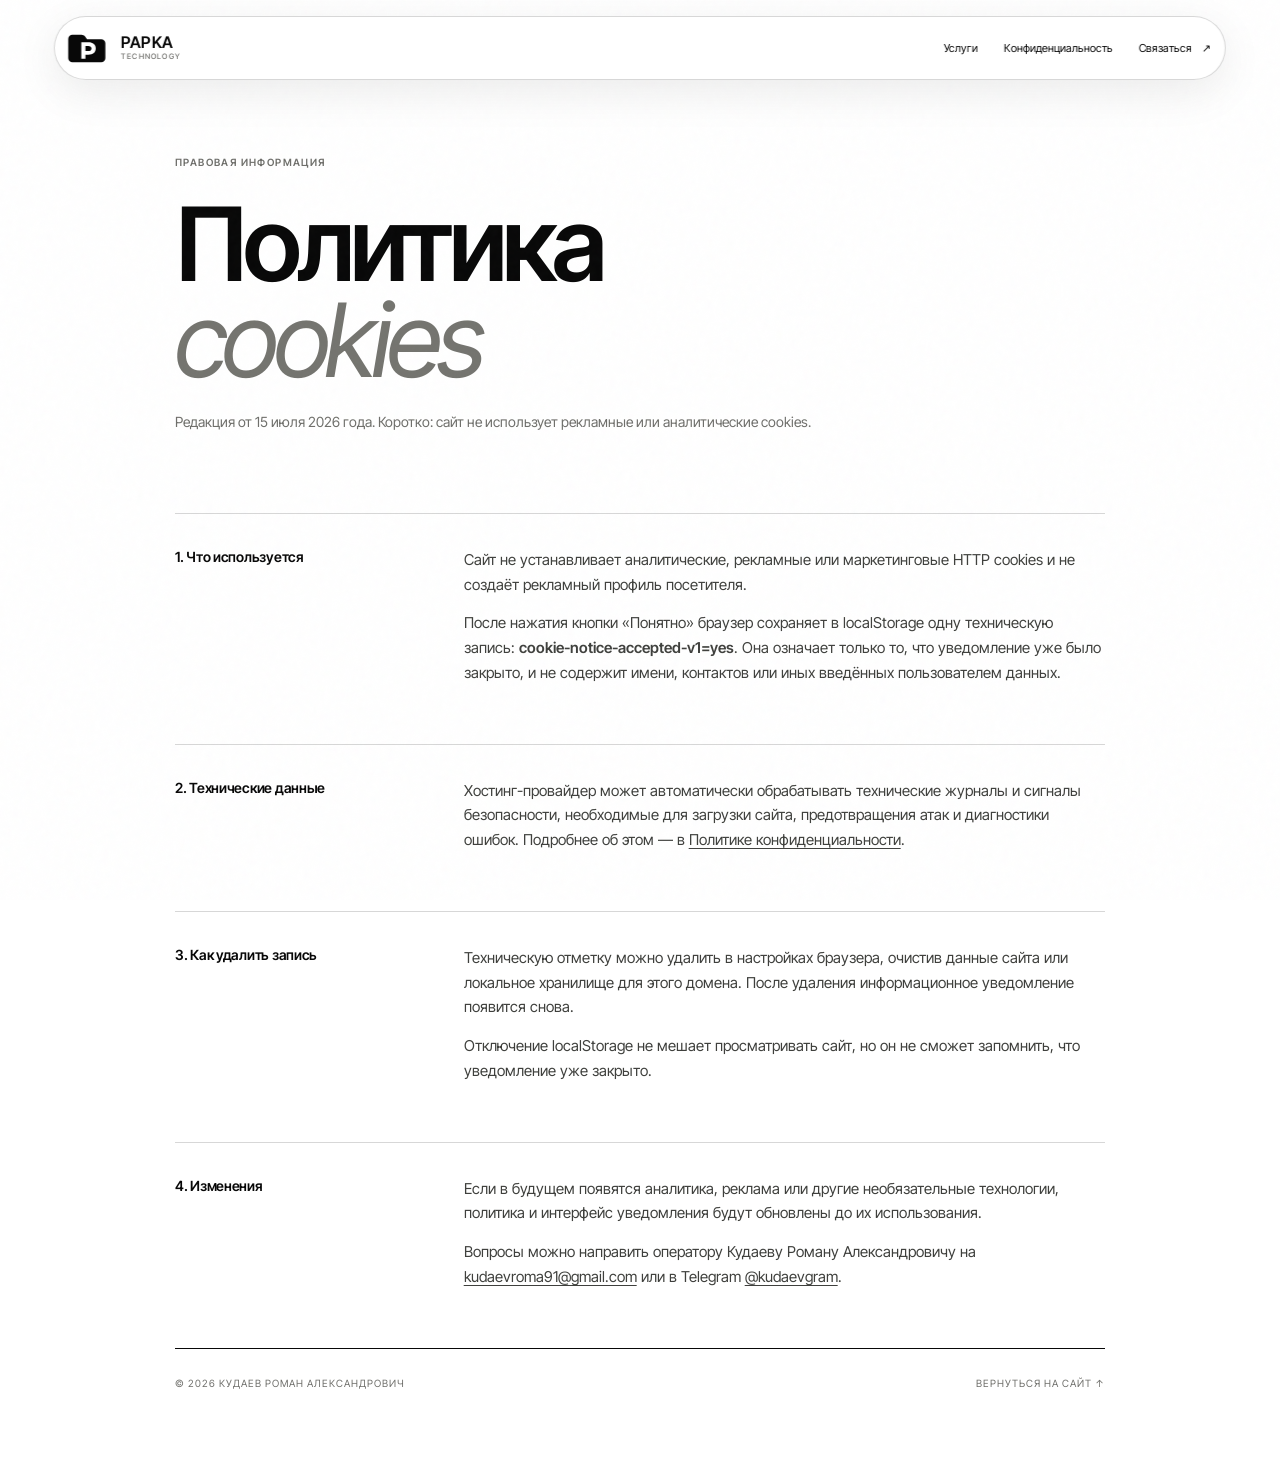
==== commit 58bf627a: "Refine Papka Technology logo" ====
--- a/cookies.html
+++ b/cookies.html
@@ -7,15 +7,15 @@
   <meta name="robots" content="index, follow">
   <meta name="theme-color" content="#f7f6f1">
   <title>Политика cookies — Папка для сайтов</title>
-  <link rel="icon" href="logo-papka.svg" type="image/svg+xml">
-  <link rel="stylesheet" href="styles.css?v=20260715-6">
+  <link rel="icon" href="logo-papka.svg?v=2" type="image/svg+xml">
+  <link rel="stylesheet" href="styles.css?v=20260715-7">
 </head>
 <body class="legal-page">
   <div class="grain" aria-hidden="true"></div>
   <header class="site-header">
     <a class="brand" href="index.html" aria-label="Вернуться на главную">
-      <img class="brand-logo" src="logo-papka.svg" alt="">
-      <span class="brand-wordmark"><strong>ПАПКА</strong><small>сайты с характером</small></span>
+      <img class="brand-logo" src="logo-papka.svg?v=2" alt="">
+      <span class="brand-wordmark"><strong>PAPKA</strong><small>TECHNOLOGY</small></span>
     </a>
     <nav aria-label="Навигация">
       <a href="index.html#services">Услуги</a>
--- a/styles.css
+++ b/styles.css
@@ -156,30 +156,31 @@
 }
 
 .brand-logo {
-  width: 50px;
-  height: 38px;
+  width: 44px;
+  height: 34px;
   object-fit: contain;
   flex: 0 0 auto;
 }
 
 .brand-wordmark {
   display: grid;
-  gap: 3px;
+  gap: 4px;
   text-transform: uppercase;
 }
 
 .brand-wordmark strong {
-  font-size: 17px;
+  font-size: 16px;
   font-weight: 600;
-  line-height: .78;
-  letter-spacing: -.055em;
+  line-height: .8;
+  letter-spacing: .015em;
 }
 
 .brand-wordmark small {
   color: var(--muted);
-  font-size: 7px;
+  font-size: 7.5px;
+  font-weight: 500;
   line-height: 1;
-  letter-spacing: .12em;
+  letter-spacing: .16em;
 }
 
 .site-header.is-dark .brand-wordmark small { color: rgba(255, 255, 255, .58); }
@@ -787,10 +788,10 @@
   }
 
   .brand { gap: 9px; }
-  .brand-logo { width: 46px; height: 34px; }
+  .brand-logo { width: 40px; height: 30px; }
   .brand-wordmark { display: grid; }
-  .brand-wordmark strong { font-size: 15px; }
-  .brand-wordmark small { display: none; }
+  .brand-wordmark strong { font-size: 14px; }
+  .brand-wordmark small { display: block; font-size: 6.5px; letter-spacing: .14em; }
   .header-link { display: inline-flex; font-size: 11px; }
 
   .folder-story {
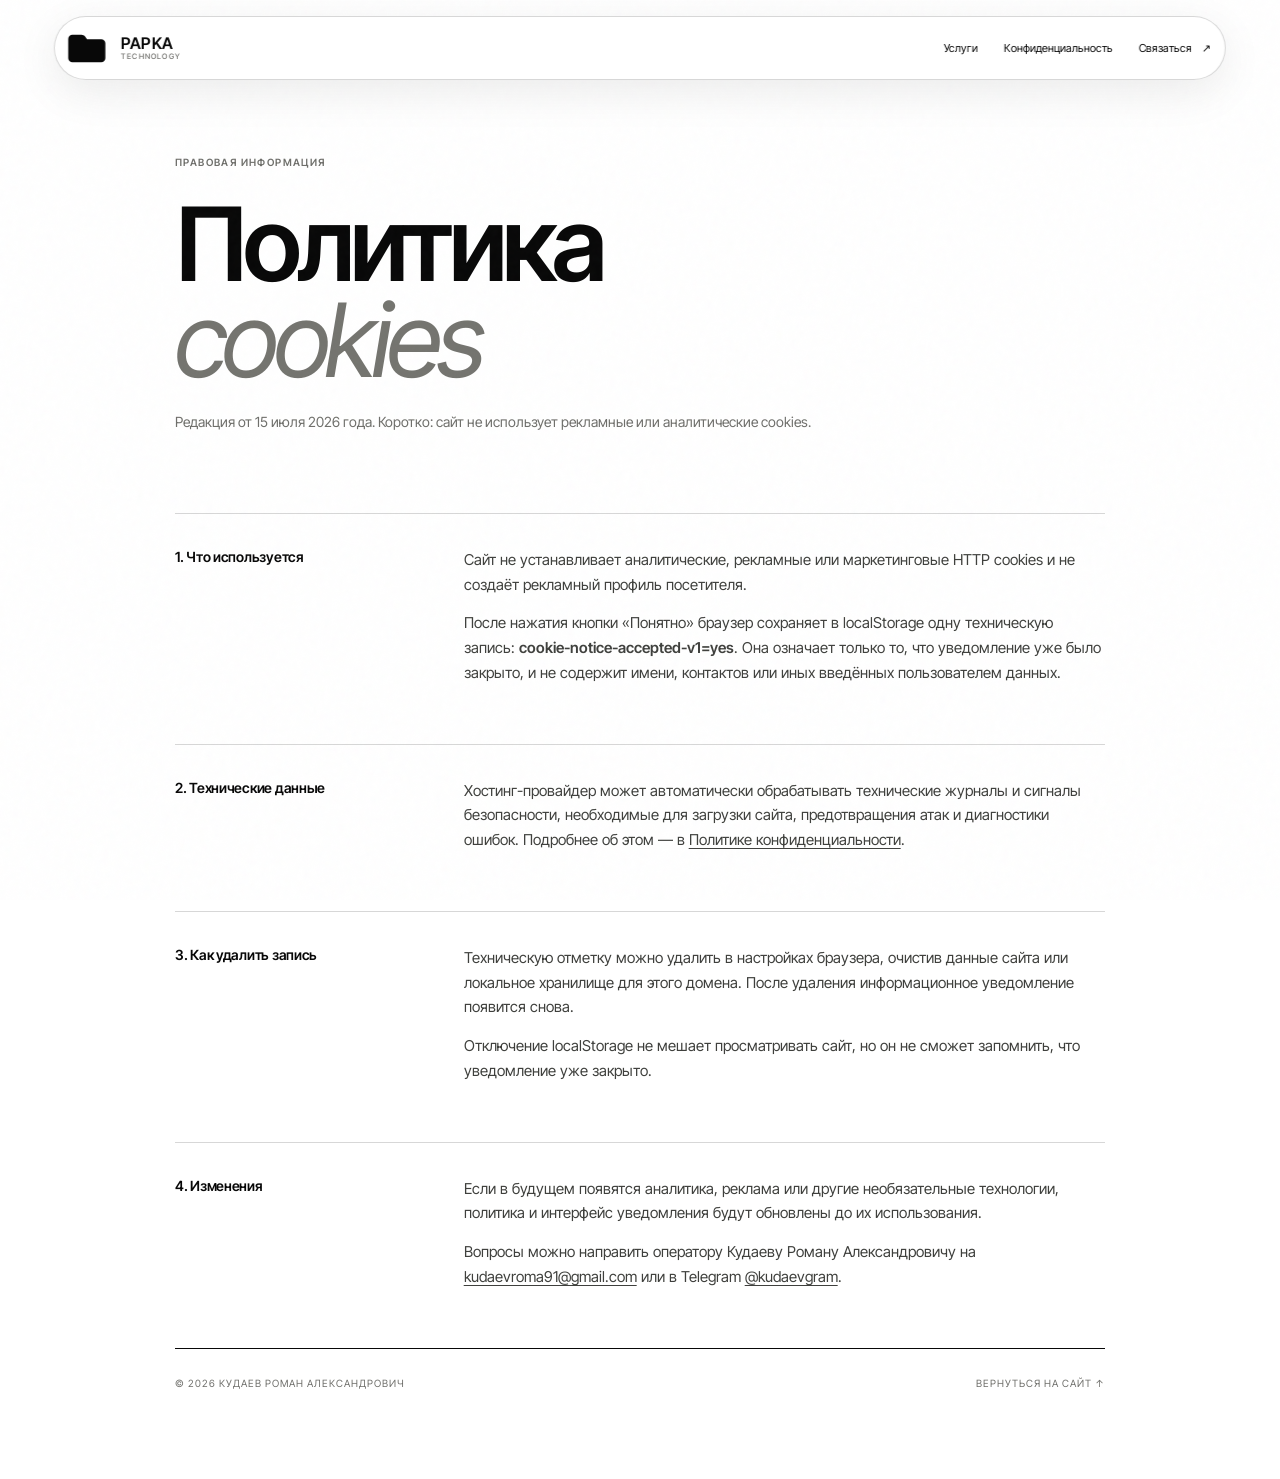
==== commit fbdaec86: "Simplify and align brand logo" ====
--- a/cookies.html
+++ b/cookies.html
@@ -7,14 +7,14 @@
   <meta name="robots" content="index, follow">
   <meta name="theme-color" content="#f7f6f1">
   <title>Политика cookies — Папка для сайтов</title>
-  <link rel="icon" href="logo-papka.svg?v=2" type="image/svg+xml">
-  <link rel="stylesheet" href="styles.css?v=20260715-7">
+  <link rel="icon" href="logo-papka.svg?v=3" type="image/svg+xml">
+  <link rel="stylesheet" href="styles.css?v=20260715-8">
 </head>
 <body class="legal-page">
   <div class="grain" aria-hidden="true"></div>
   <header class="site-header">
     <a class="brand" href="index.html" aria-label="Вернуться на главную">
-      <img class="brand-logo" src="logo-papka.svg?v=2" alt="">
+      <img class="brand-logo" src="logo-papka.svg?v=3" alt="">
       <span class="brand-wordmark"><strong>PAPKA</strong><small>TECHNOLOGY</small></span>
     </a>
     <nav aria-label="Навигация">
--- a/styles.css
+++ b/styles.css
@@ -163,15 +163,17 @@
 }
 
 .brand-wordmark {
-  display: grid;
-  gap: 4px;
+  display: flex;
+  flex-direction: column;
+  justify-content: center;
+  gap: 2px;
   text-transform: uppercase;
 }
 
 .brand-wordmark strong {
   font-size: 16px;
   font-weight: 600;
-  line-height: .8;
+  line-height: 1;
   letter-spacing: .015em;
 }
 
@@ -789,7 +791,7 @@
 
   .brand { gap: 9px; }
   .brand-logo { width: 40px; height: 30px; }
-  .brand-wordmark { display: grid; }
+  .brand-wordmark { display: flex; }
   .brand-wordmark strong { font-size: 14px; }
   .brand-wordmark small { display: block; font-size: 6.5px; letter-spacing: .14em; }
   .header-link { display: inline-flex; font-size: 11px; }
